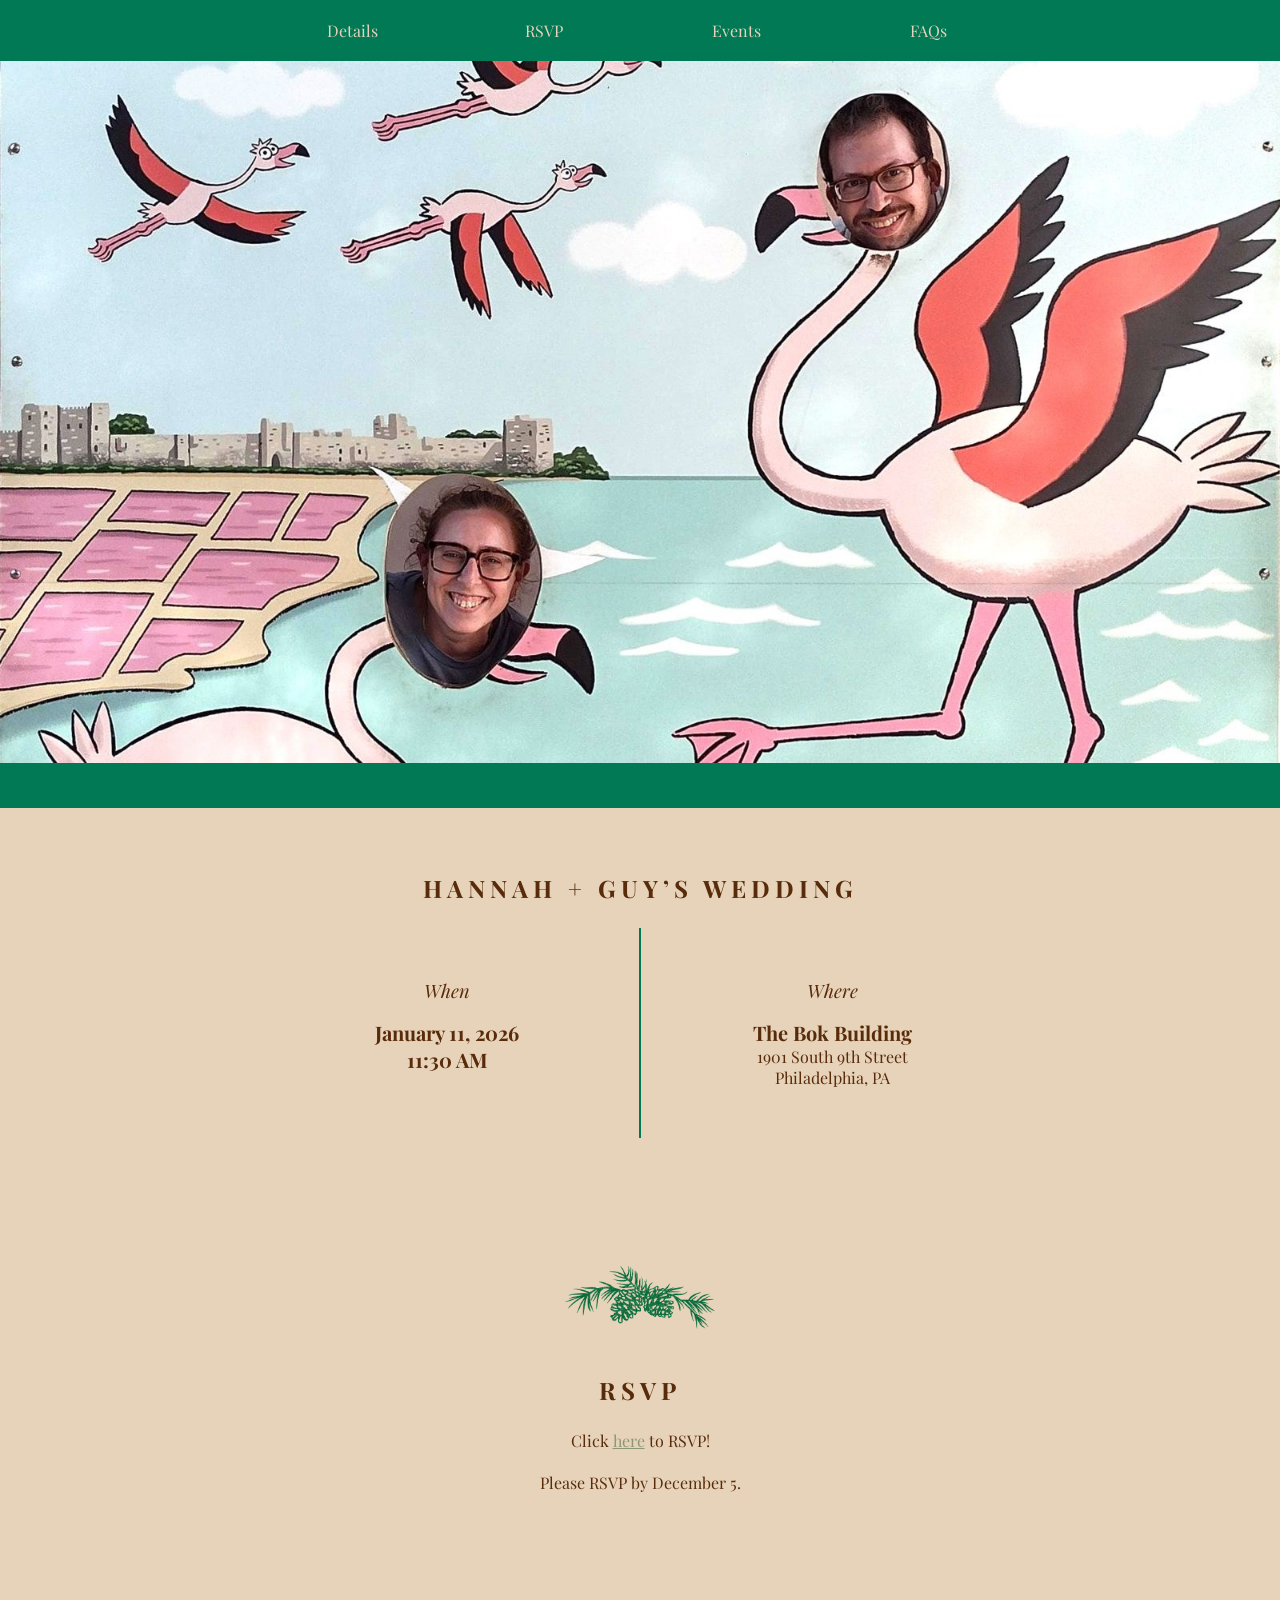
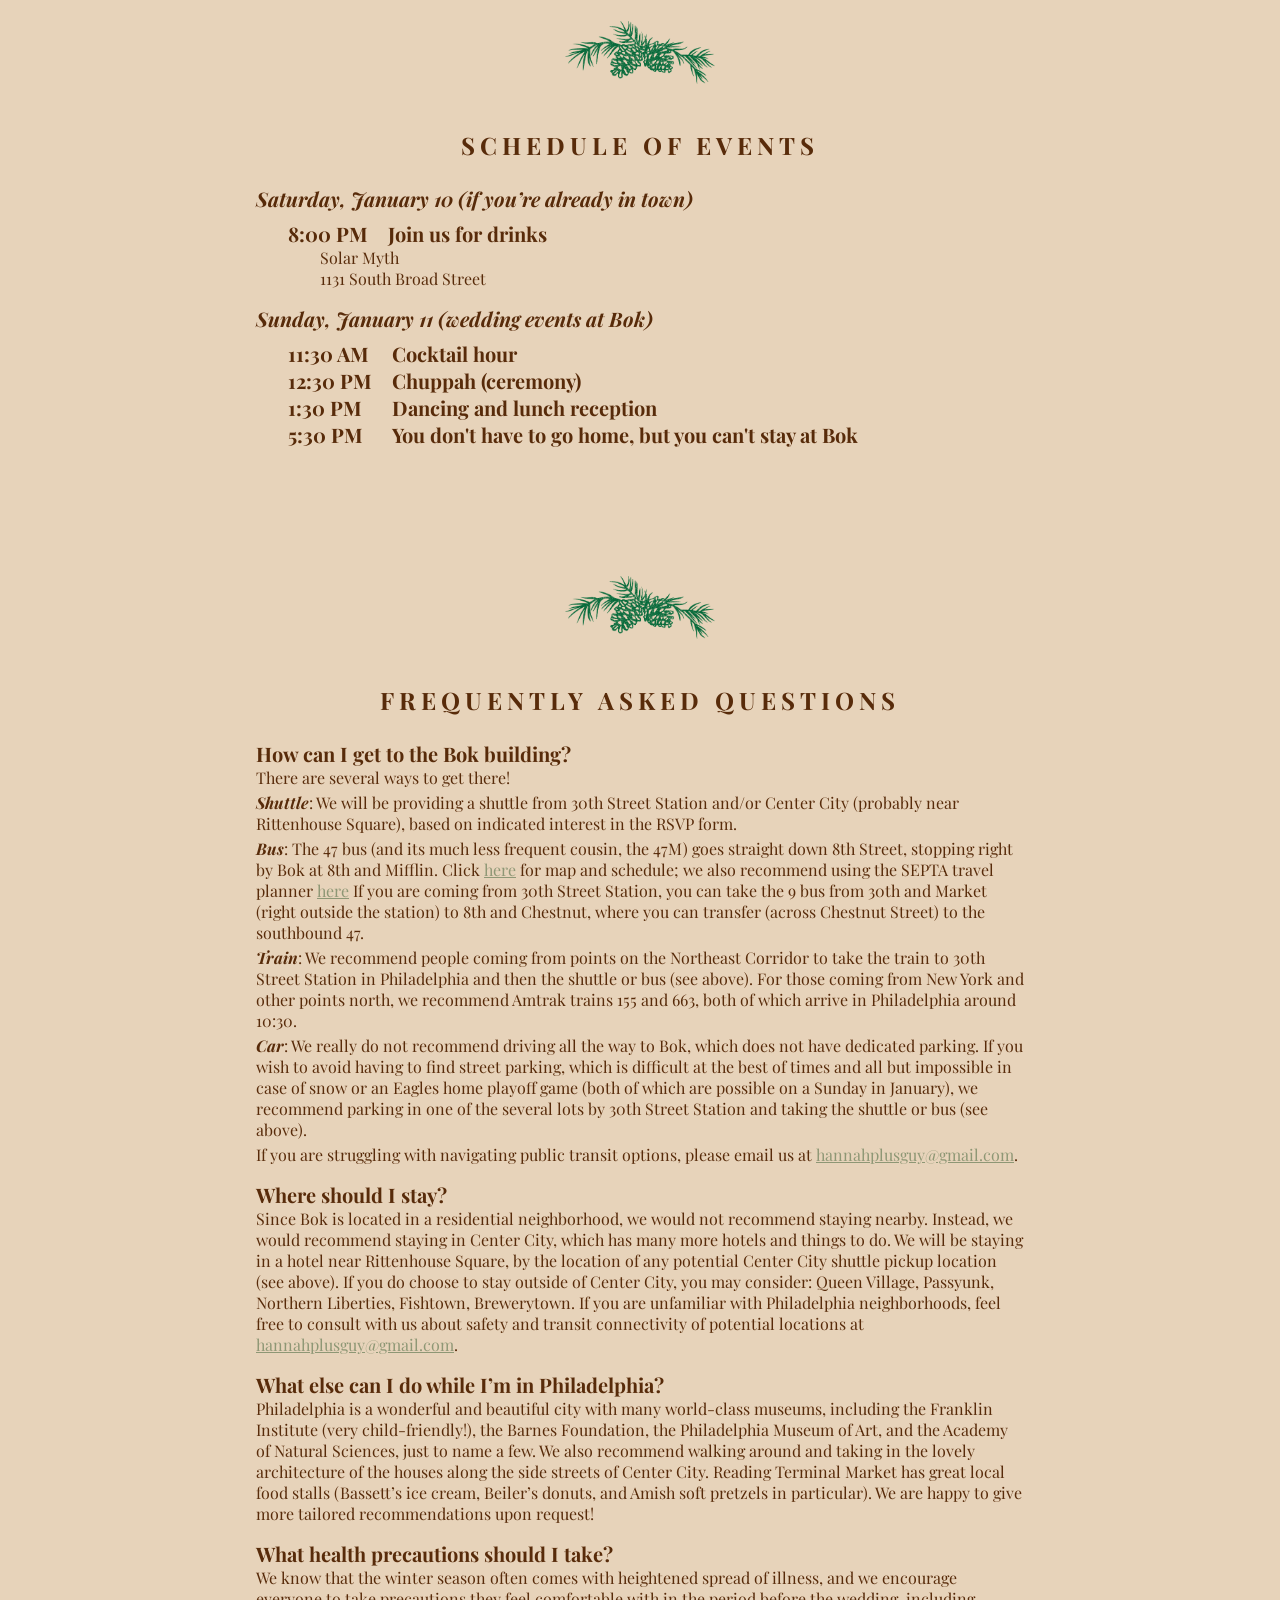
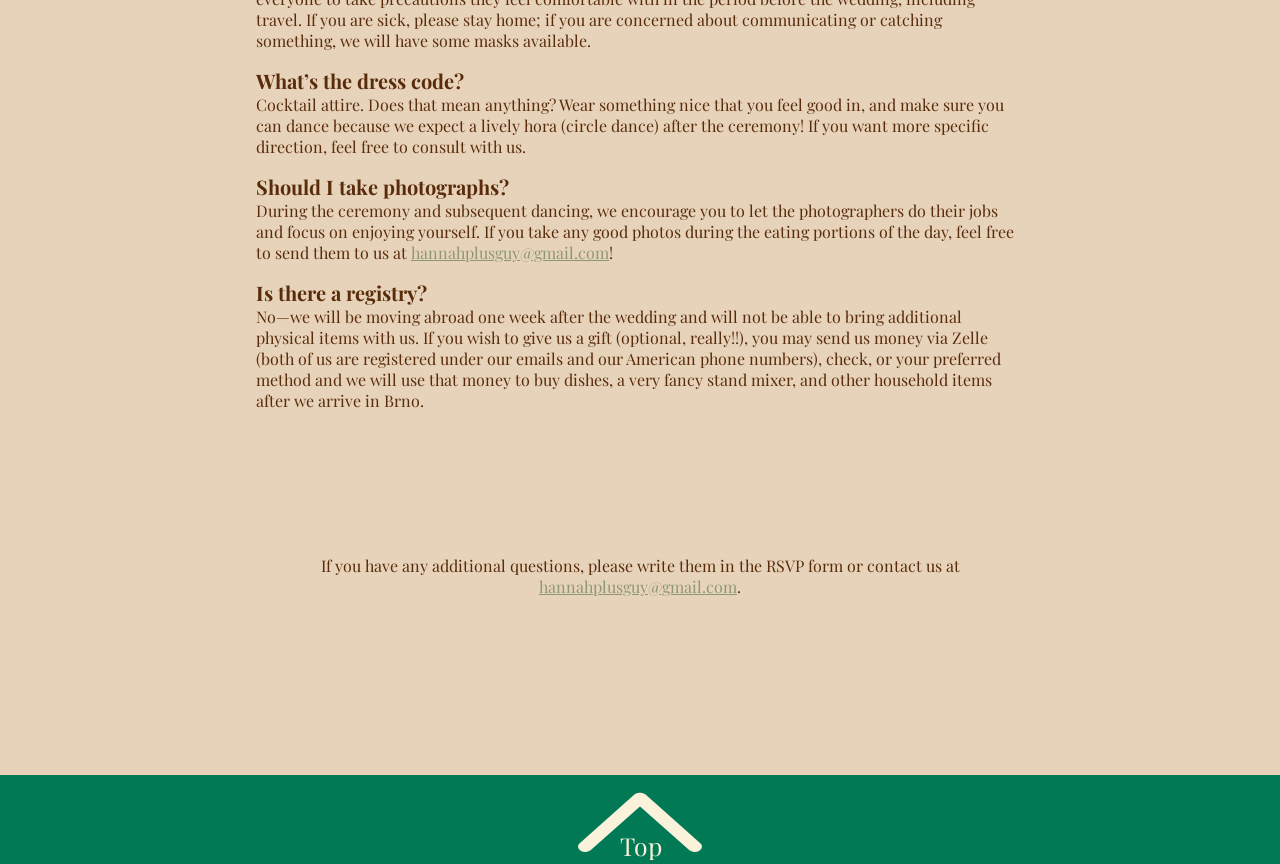
==== index.html @ bc715098 "Update index.html" ====
<!doctype html>
<html lang=en>
   <head>
      <title>Hannah + Guy</title>
      <!-- <meta property="og:image" content="https://hannahplusguy.github.io/image/5marzo_cover.a999bbc99db857dd132dbcd5998d43b932e4b42655d3402fda654284a267e1ae.jpg"> -->
      <meta property="og:title" content="Hannah + Guy’s Wedding – January 11, 2026">
      <meta property="og:description" content="Hannah and Guy’s wedding website">
      <meta property="og:url" content="https://hannahplusguy.github.io/">
      <meta property="og:type" content="website">
      <meta property="og:site_name" content="Hannah + Guy">
      <meta charset=utf-8>
      <meta name=viewport content="width=device-width,initial-scale=1,minimum-scale=1,shrink-to-fit=no">
      <link rel=icon href=https://hannahplusguy.github.io/image/favicon.e118f45fcedb7d10c587420a60b72bd35a5a075a20072c86842fa8043d8d8e4d.png type=image/png>
      <link rel=stylesheet href=https://hannahplusguy.github.io/css/style.50ce1e75afe3d02fd1f085c0cc3159ee110b393fcec463a5bc5175b57b231163.css>
      <link rel=preconnect href=https://fonts.googleapis.com>
      <link rel=preconnect href=https://fonts.gstatic.com crossorigin>
      <link href="https://fonts.googleapis.com/css2?family=Noto+Sans:wght@400;700&family=Noto+Serif&family=Playfair+Display:ital,wght@0,400..900;1,400..900&display=swap" rel=stylesheet>
   </head>
   <body id=top>
      <div class=nav-mobile>
         <div id=nav-mobile-menu-button class=nav-mobile__button>
            <div id=nav-mobile-menu-burger class=nav-mobile__burger></div>
         </div>
         <nav id=nav-mobile-menu class=nav-mobile__menu><a class=nav-mobile__link href=https://hannahplusguy.github.io/#details>Details</a>
            <a class=nav-mobile__link href=https://hannahplusguy.github.io/#rsvp>RSVP</a>
            <a class=nav-mobile__link href=https://hannahplusguy.github.io/#events>Events</a>
            <a class=nav-mobile__link href=https://hannahplusguy.github.io/#faq>FAQs</a>
         </nav>
      </div>
      <nav class=nav-desktop><a class=nav-desktop__link href=https://hannahplusguy.github.io/#details>Details</a>
         <a class=nav-desktop__link href=https://hannahplusguy.github.io/#rsvp>RSVP</a>
         <a class=nav-desktop__link href=https://hannahplusguy.github.io/#events>Events</a>
         <a class=nav-desktop__link href=https://hannahplusguy.github.io/#faq>FAQs</a>
      </nav>
      <main>
      	<img src="/image/aigues-mortes-light-cropped.jpg" class="img-top">
         <section id=details class="section light">
            <h1 class=section__heading>Hannah + Guy’s wedding</h1>
            <section class=section__split>
               <div>
                  <p class=section__subheading>When</p>
                  <p class=section__text--bold>January 11, 2026</p>
                  <p class=section__text--bold>11:30 AM</p>
               </div>
               <div>
                  <p class=section__subheading>Where</p>
                  <p class=section__text--bold>The Bok Building</p>
                  <p>1901 South 9th Street</p>
                  <p>Philadelphia, PA</p>
               </div>
            </section>
         </section>
         <section id=rsvp class="section light">
            <img src="/image/pinecone.png" width="150">
            <h1 class=section__heading>RSVP</h1>
            <section class=section__md-content>
               <div style=text-align:center>
                  <p>Click <a href=https://forms.gle/MEK6pgJTzVfqr1L96>here</a> to RSVP!</p>
                  <br>
                  <p>Please RSVP by December 5.</p>
               </div>
            </section>
         </section>
         <section id=events class="section light">
            <img src="/image/pinecone.png" width="150">
            <h1 class=section__heading>Schedule of events</h1>
            <section class=section__md-content>
               <h2>Saturday, January 10 (if you’re already in town)</h2>
               <h3>
                  <table>
                     <tr>
                        <td>8:00 PM</td>
                        <td>Join us for drinks</td>
                     </tr>
                  </table>
               </h3>
               <p>Solar Myth</p>
               <p>1131 South Broad Street</p>
               <h2>Sunday, January 11 (wedding events at Bok)</h2>
               <h3>
                  <table>
                     <tr>
                        <td>11:30 AM</td>
                        <td>Cocktail hour</td>
                     </tr>
                     <tr>
                        <td>12:30 PM</td>
                        <td>Chuppah (ceremony)</td>
                     </tr>
                     <tr>
                        <td>1:30 PM</td>
                        <td>Dancing and lunch reception</td>
                     </tr>
                     <tr>
                        <td>5:30 PM</td>
                        <td>You don't have to go home, but you can't stay at Bok</td>
                     </tr>
                  </table>
               </h3>
            </section>
         </section>
         <section id=faq class="section light">
            <img src="/image/pinecone.png" width="150">
            <h1 class=section__heading>Frequently Asked Questions</h1>
            <section class=section__faq>
               <h3>How can I get to the Bok building?</h3>
               <p style="margin-bottom:.25rem;">There are several ways to get there!</p>
               <p style="margin-bottom:.25rem;"><b><em>Shuttle</em></b>: We will be providing a shuttle from 30th Street Station and/or Center City (probably near Rittenhouse Square), based on indicated interest in the RSVP form.</p>
               <p style="margin-bottom:.25rem;"><b><em>Bus</em></b>: The 47 bus (and its much less frequent cousin, the 47M) goes straight down 8th Street, stopping right by Bok at 8th and Mifflin. Click <a href="https://www.septa.org/schedules/47">here</a> for map and schedule; we also recommend using the SEPTA travel planner <a href="https://plan.septa.org/#/?ui_activeSearch=xlft5vwu4&fromPlace=Gray%2030th%20St%20Station%20%28SEPTA%29%3A%3A39.95667%2C-75.18166&toPlace=1901%20South%209th%20Street%2C%20Philadelphia%2C%20Greenwich%2C%20PA%3A%3A39.925336%2C-75.160191&date=2026-01-11&time=11%3A30&arriveBy=true&mode=WALK%2CBUS%2CRAIL%2CSUBWAY%2CTRAM&showIntermediateStops=true&walkSpeed=1.34&ignoreRealtimeUpdates=true&numItineraries=3&otherThanPreferredRoutesPenalty=900">here</a> If you are coming from 30th Street Station, you can take the 9 bus from 30th and Market (right outside the station) to 8th and Chestnut, where you can transfer (across Chestnut Street) to the southbound 47.</p>
               <p style="margin-bottom:.25rem;"><b><em>Train</em></b>: We recommend people coming from points on the Northeast Corridor to take the train to 30th Street Station in Philadelphia and then the shuttle or bus (see above). For those coming from New York and other points north, we recommend Amtrak trains 155 and 663, both of which arrive in Philadelphia around 10:30.</p>
               <p style="margin-bottom:.25rem;"><b><em>Car</em></b>: We really do not recommend driving all the way to Bok, which does not have dedicated parking. If you wish to avoid having to find street parking, which is difficult at the best of times and all but impossible in case of snow or an Eagles home playoff game (both of which are possible on a Sunday in January), we recommend parking in one of the several lots by 30th Street Station and taking the shuttle or bus (see above).</p>
               <p>If you are struggling with navigating public transit options, please email us at <a href=mailto:hannahplusguy@gmail.com>hannahplusguy@gmail.com</a>.</p>
               <h3>Where should I stay?</h3>
               <p>Since Bok is located in a residential neighborhood, we would not recommend staying nearby. Instead, we would recommend staying in Center City, which has many more hotels and things to do. We will be staying in a hotel near Rittenhouse Square, by the location of any potential Center City shuttle pickup location (see above). If you do choose to stay outside of Center City, you may consider: Queen Village, Passyunk, Northern Liberties, Fishtown, Brewerytown. If you are unfamiliar with Philadelphia neighborhoods, feel free to consult with us about safety and transit connectivity of potential locations at <a href=mailto:hannahplusguy@gmail.com>hannahplusguy@gmail.com</a>.</p>
               <h3>What else can I do while I’m in Philadelphia?</h3>
               <p>Philadelphia is a wonderful and beautiful city with many world-class museums, including the Franklin Institute (very child-friendly!), the Barnes Foundation, the Philadelphia Museum of Art, and the Academy of Natural Sciences, just to name a few. We also recommend walking around and taking in the lovely architecture of the houses along the side streets of Center City. Reading Terminal Market has great local food stalls (Bassett’s ice cream, Beiler’s donuts, and Amish soft pretzels in particular). We are happy to give more tailored recommendations upon request!</p>
               <h3>What health precautions should I take?</h3>
               <p>We know that the winter season often comes with heightened spread of illness, and we encourage everyone to take precautions they feel comfortable with in the period before the wedding, including travel. If you are sick, please stay home; if you are concerned about communicating or catching something, we will have some masks available.</p>
               <h3>What’s the dress code?</h3>
               <p>Cocktail attire. Does that mean anything? Wear something nice that you feel good in, and make sure you can dance because we expect a lively hora (circle dance) after the ceremony! If you want more specific direction, feel free to consult with us.</p>
               <h3>Should I take photographs?</h3>
               <p>During the ceremony and subsequent dancing, we encourage you to let the photographers do their jobs and focus on enjoying yourself. If you take any good photos during the eating portions of the day, feel free to send them to us at <a href=mailto:hannahplusguy@gmail.com>hannahplusguy@gmail.com</a>!</p>
               <h3>Is there a registry?</h3>
               <p>No—we will be moving abroad one week after the wedding and will not be able to bring additional physical items with us. If you wish to give us a gift (optional, really!!), you may send us money via Zelle (both of us are registered under our emails and our American phone numbers), check, or your preferred method and we will use that money to buy dishes, a very fancy stand mixer, and other household items after we arrive in Brno.</p>
            </section>
         </section>
         <section id=more class="section light" style=text-align:center>
            <p style=margin-bottom:1em>
            <p style=margin-bottom:1em>If you have any additional questions, please write them in the RSVP form or contact us at <a href=mailto:hannahplusguy@gmail.com>hannahplusguy@gmail.com</a>.</p>
         </section>
         <div class=scroll-top>
            <a class=scroll-top__button href=#top>
               <svg width="100%" height="100%" viewBox="0 20 300 200" xmlns:xlink="http://www.w3.org/1999/xlink" style="fill-rule:evenodd;clip-rule:evenodd;stroke-linecap:round;stroke-linejoin:round;stroke-miterlimit:1.5">
                  <style>.playfair-display-scroll-up{font-family:playfair display,serif;font-optical-sizing:auto;font-weight:400;font-style:normal;font-size:90px;fill:#faf2da;text-anchor:middle}</style>
                  <g transform="matrix(0.855083,0,0,0.633701,21.7376,73.7546)">
                     <path d="M0 180 150 .536 3e2 180" style="fill:none;stroke:#faf2da;stroke-width:39.86px"/>
                  </g>
                  <g transform="matrix(0.642933,6.84109e-34,-6.84109e-34,0.642933,-121.724,87.7512)">
                     <g id="text">
                        <text x="425" y="190" class="playfair-display-scroll-up">Top</text>
                     </g>
                  </g>
               </svg>
            </a>
         </div>
      </main>
      <script src=https://hannahplusguy.github.io/js/script.0c5cd424f80773ca558e10687297169a7ea5b9ad51afdefebb01b4f7a110a69e.js></script>
   </body>
</html>
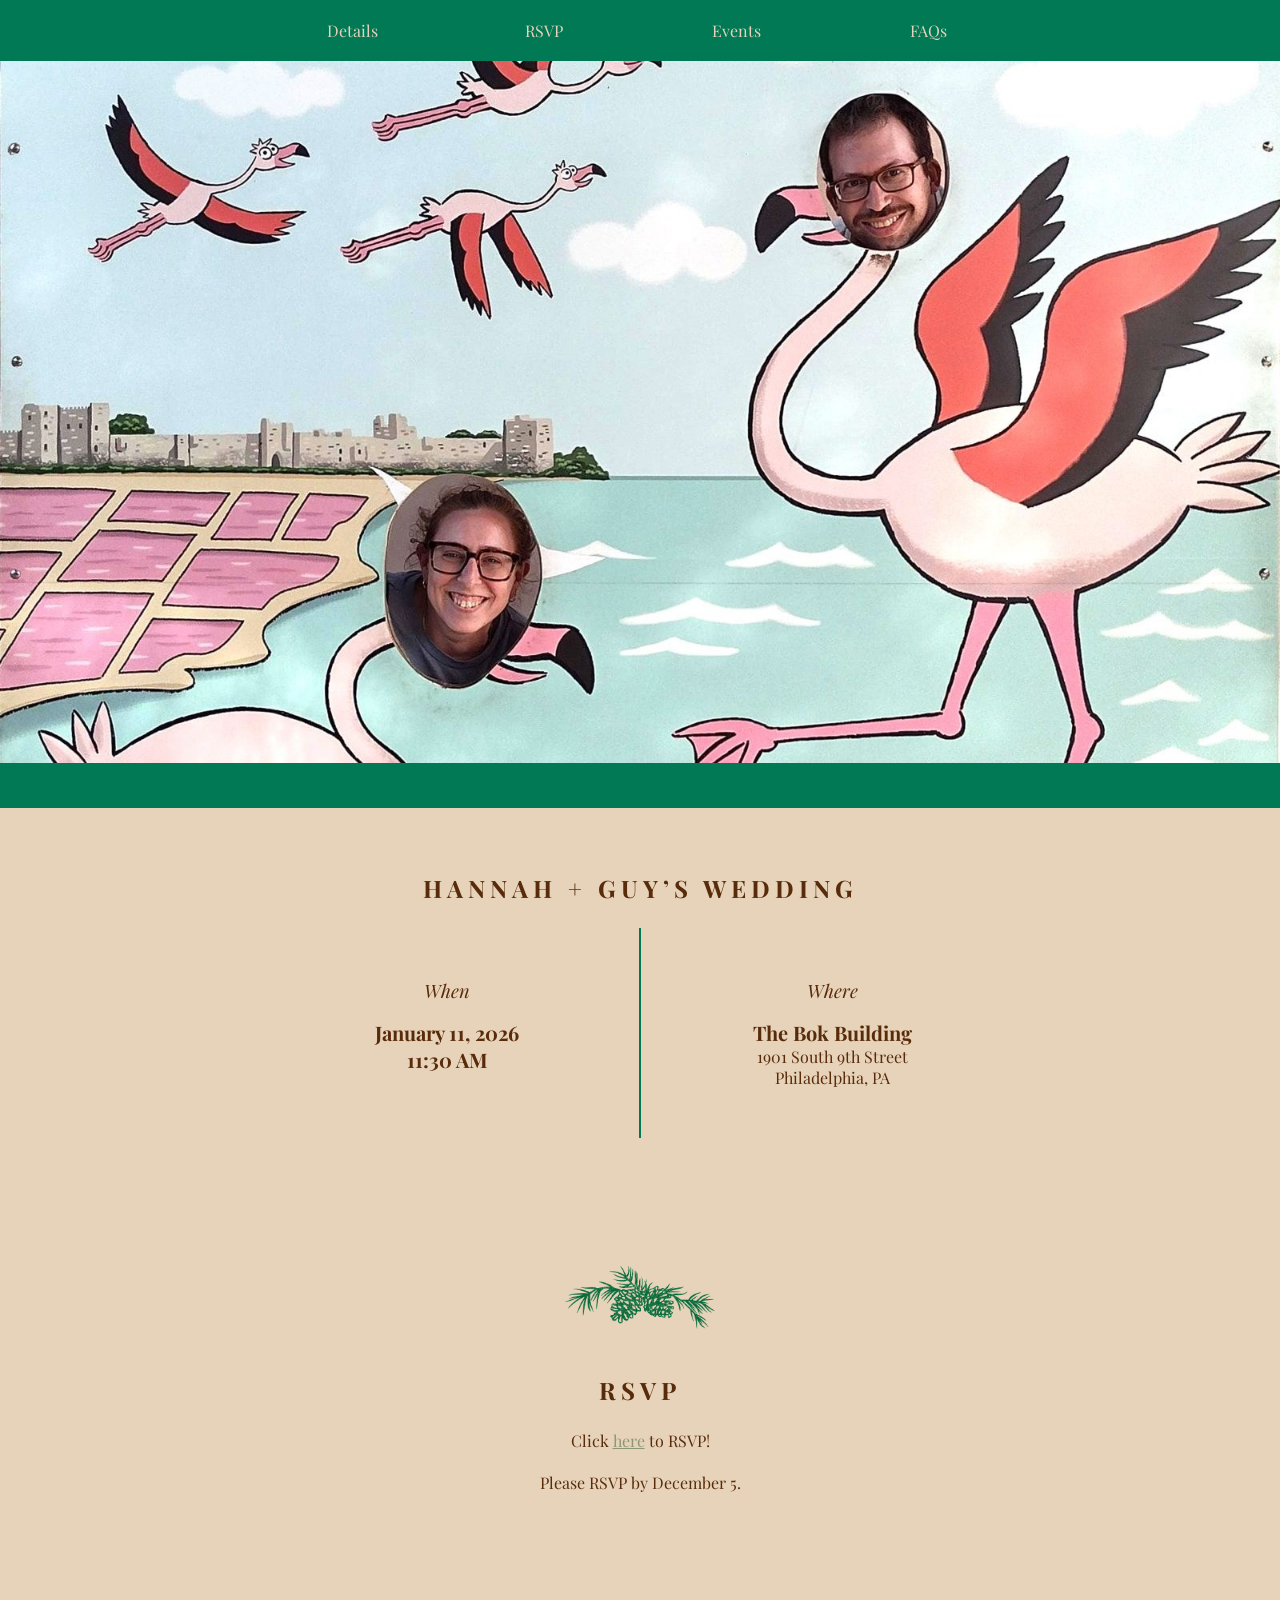
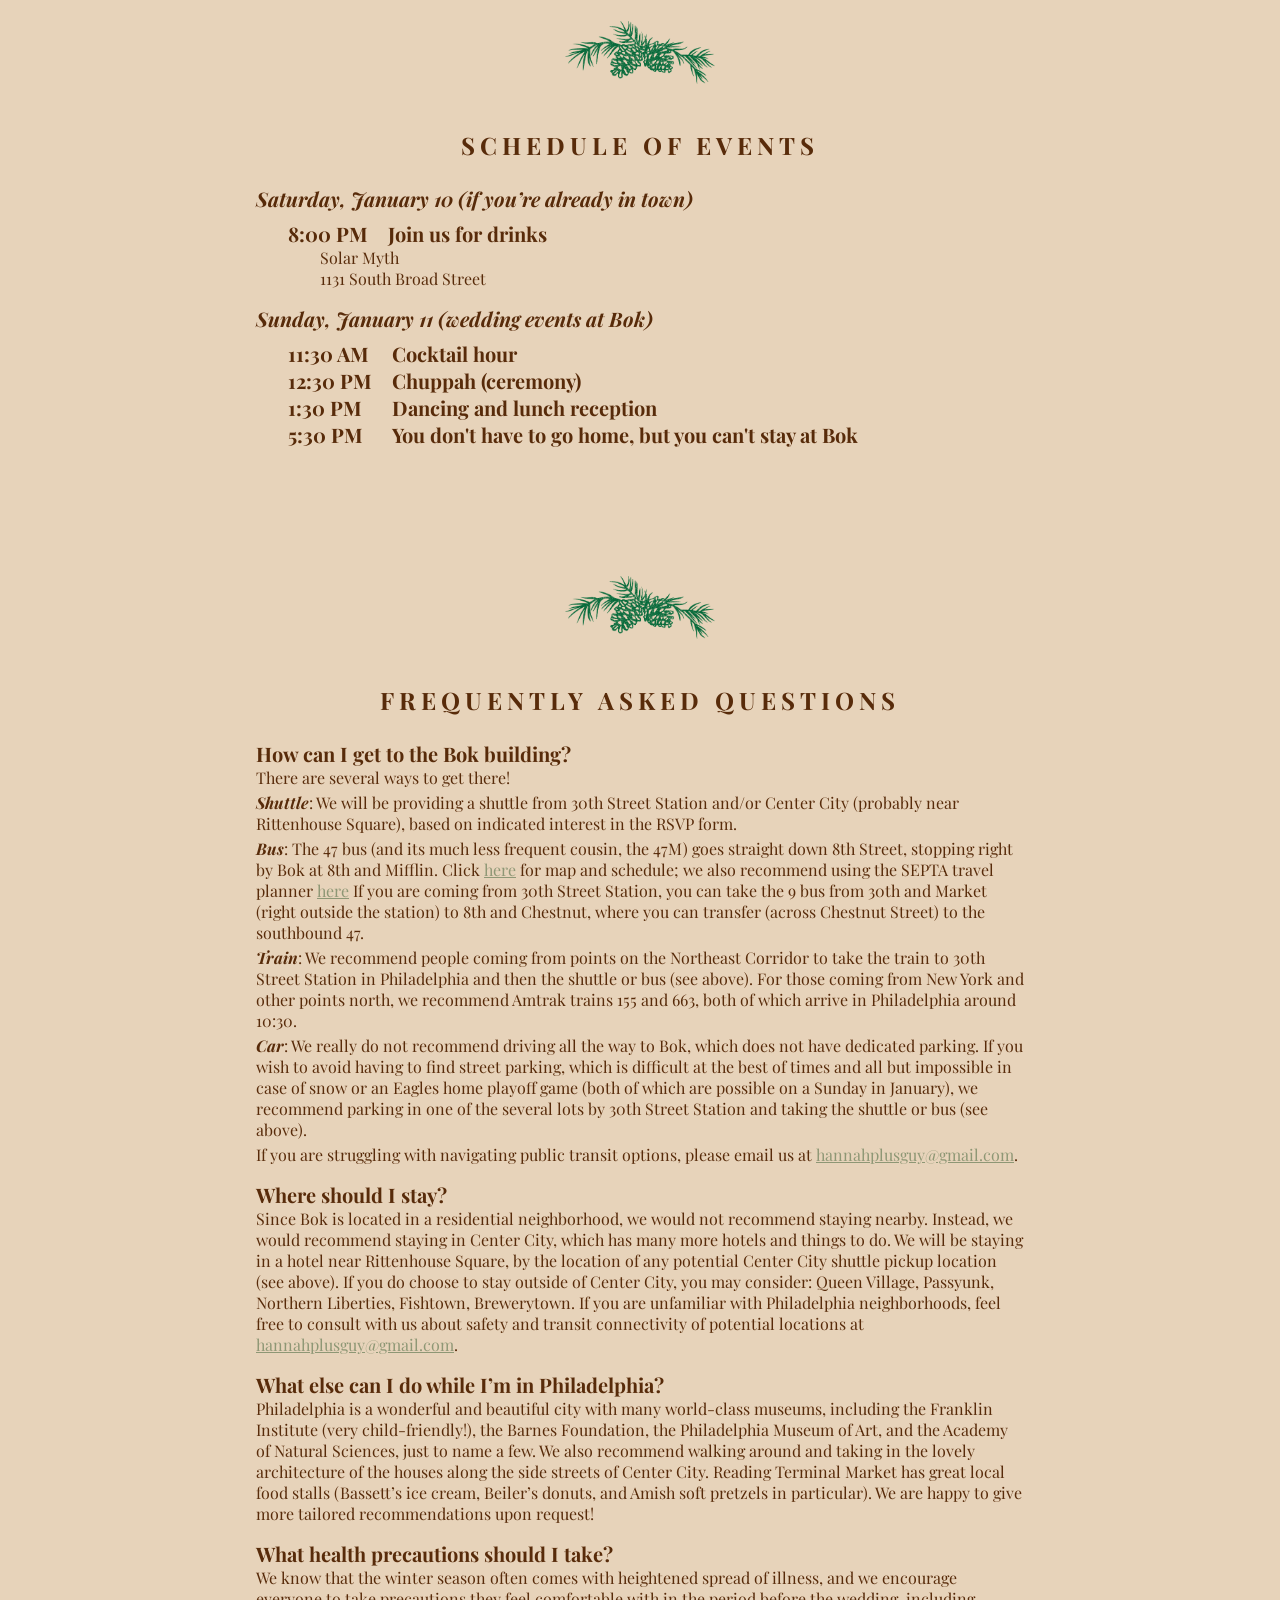
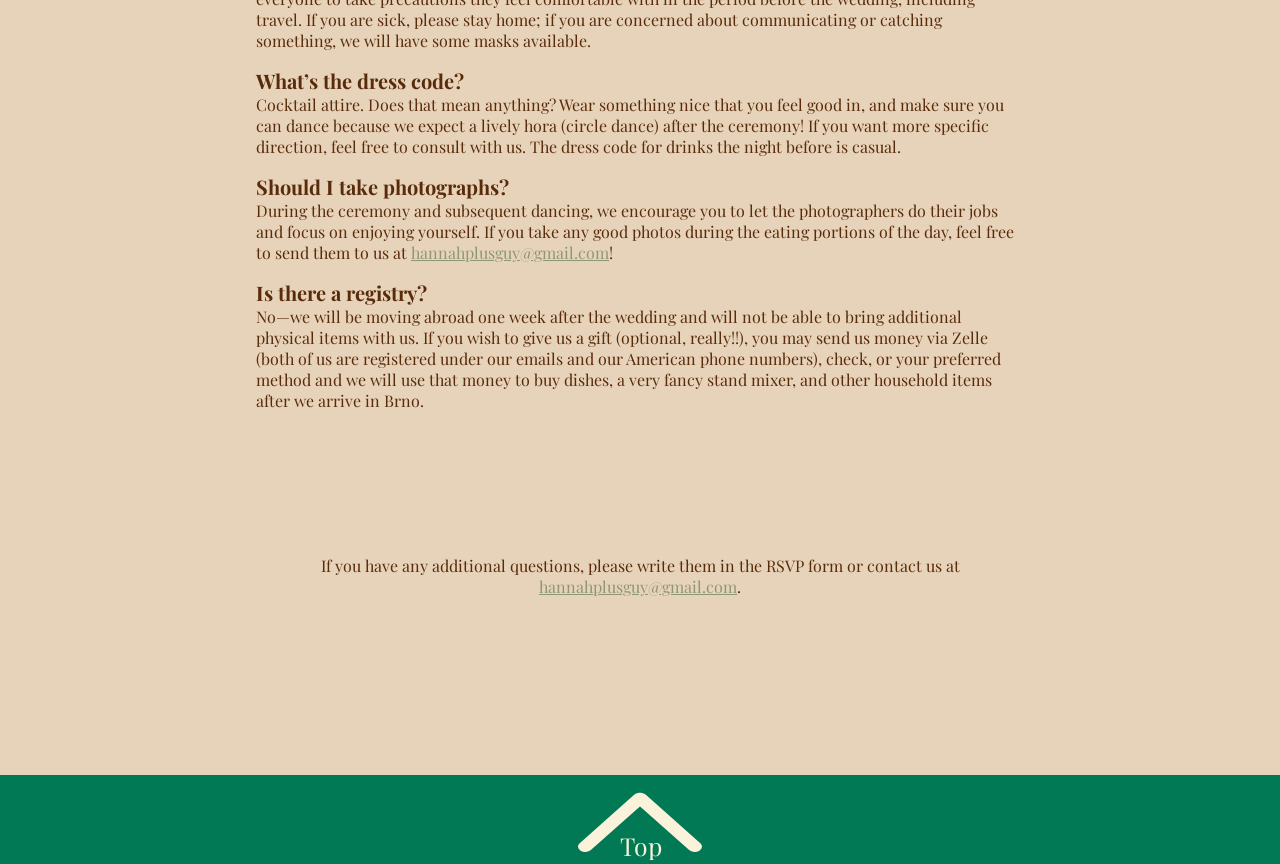
==== commit 21132796: "Update index.html" ====
--- a/index.html
+++ b/index.html
@@ -117,7 +117,7 @@
                <h3>What health precautions should I take?</h3>
                <p>We know that the winter season often comes with heightened spread of illness, and we encourage everyone to take precautions they feel comfortable with in the period before the wedding, including travel. If you are sick, please stay home; if you are concerned about communicating or catching something, we will have some masks available.</p>
                <h3>What’s the dress code?</h3>
-               <p>Cocktail attire. Does that mean anything? Wear something nice that you feel good in, and make sure you can dance because we expect a lively hora (circle dance) after the ceremony! If you want more specific direction, feel free to consult with us.</p>
+               <p>Cocktail attire. Does that mean anything? Wear something nice that you feel good in, and make sure you can dance because we expect a lively hora (circle dance) after the ceremony! If you want more specific direction, feel free to consult with us. The dress code for drinks the night before is casual.</p>
                <h3>Should I take photographs?</h3>
                <p>During the ceremony and subsequent dancing, we encourage you to let the photographers do their jobs and focus on enjoying yourself. If you take any good photos during the eating portions of the day, feel free to send them to us at <a href=mailto:hannahplusguy@gmail.com>hannahplusguy@gmail.com</a>!</p>
                <h3>Is there a registry?</h3>
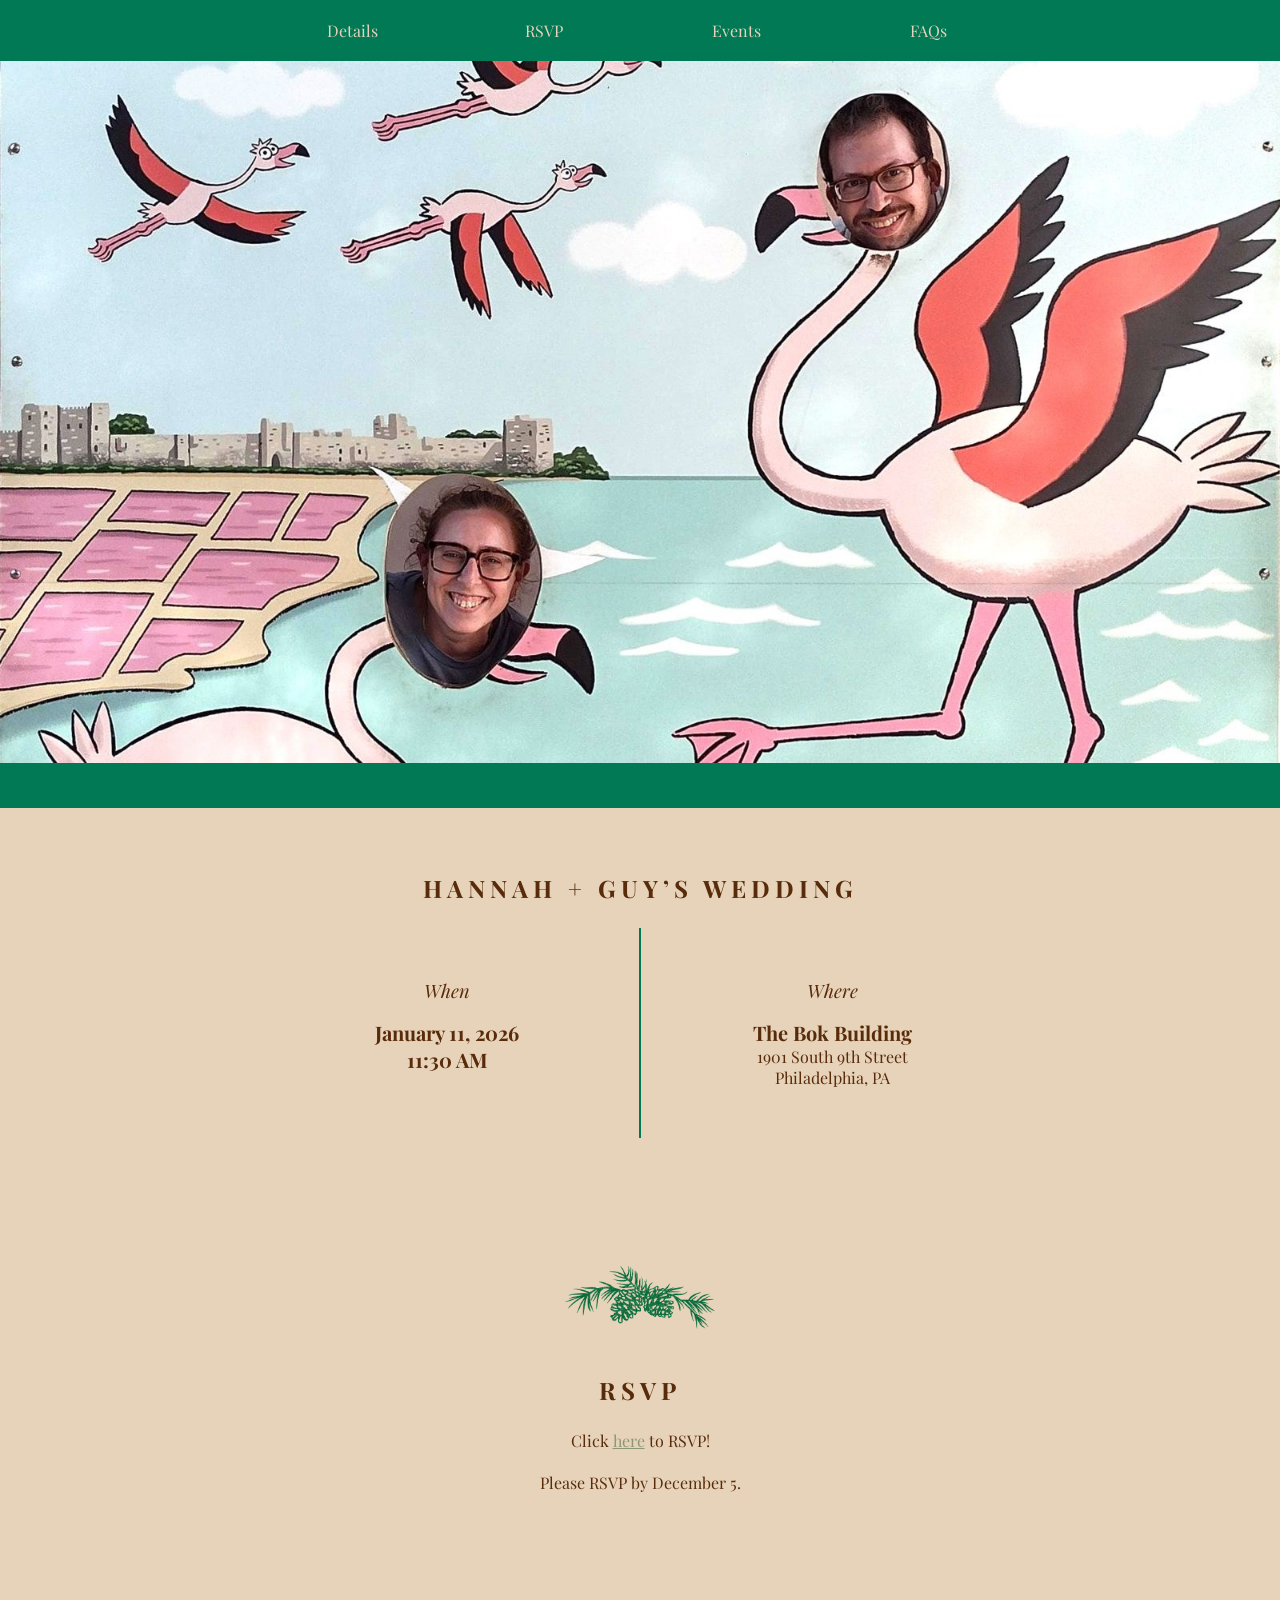
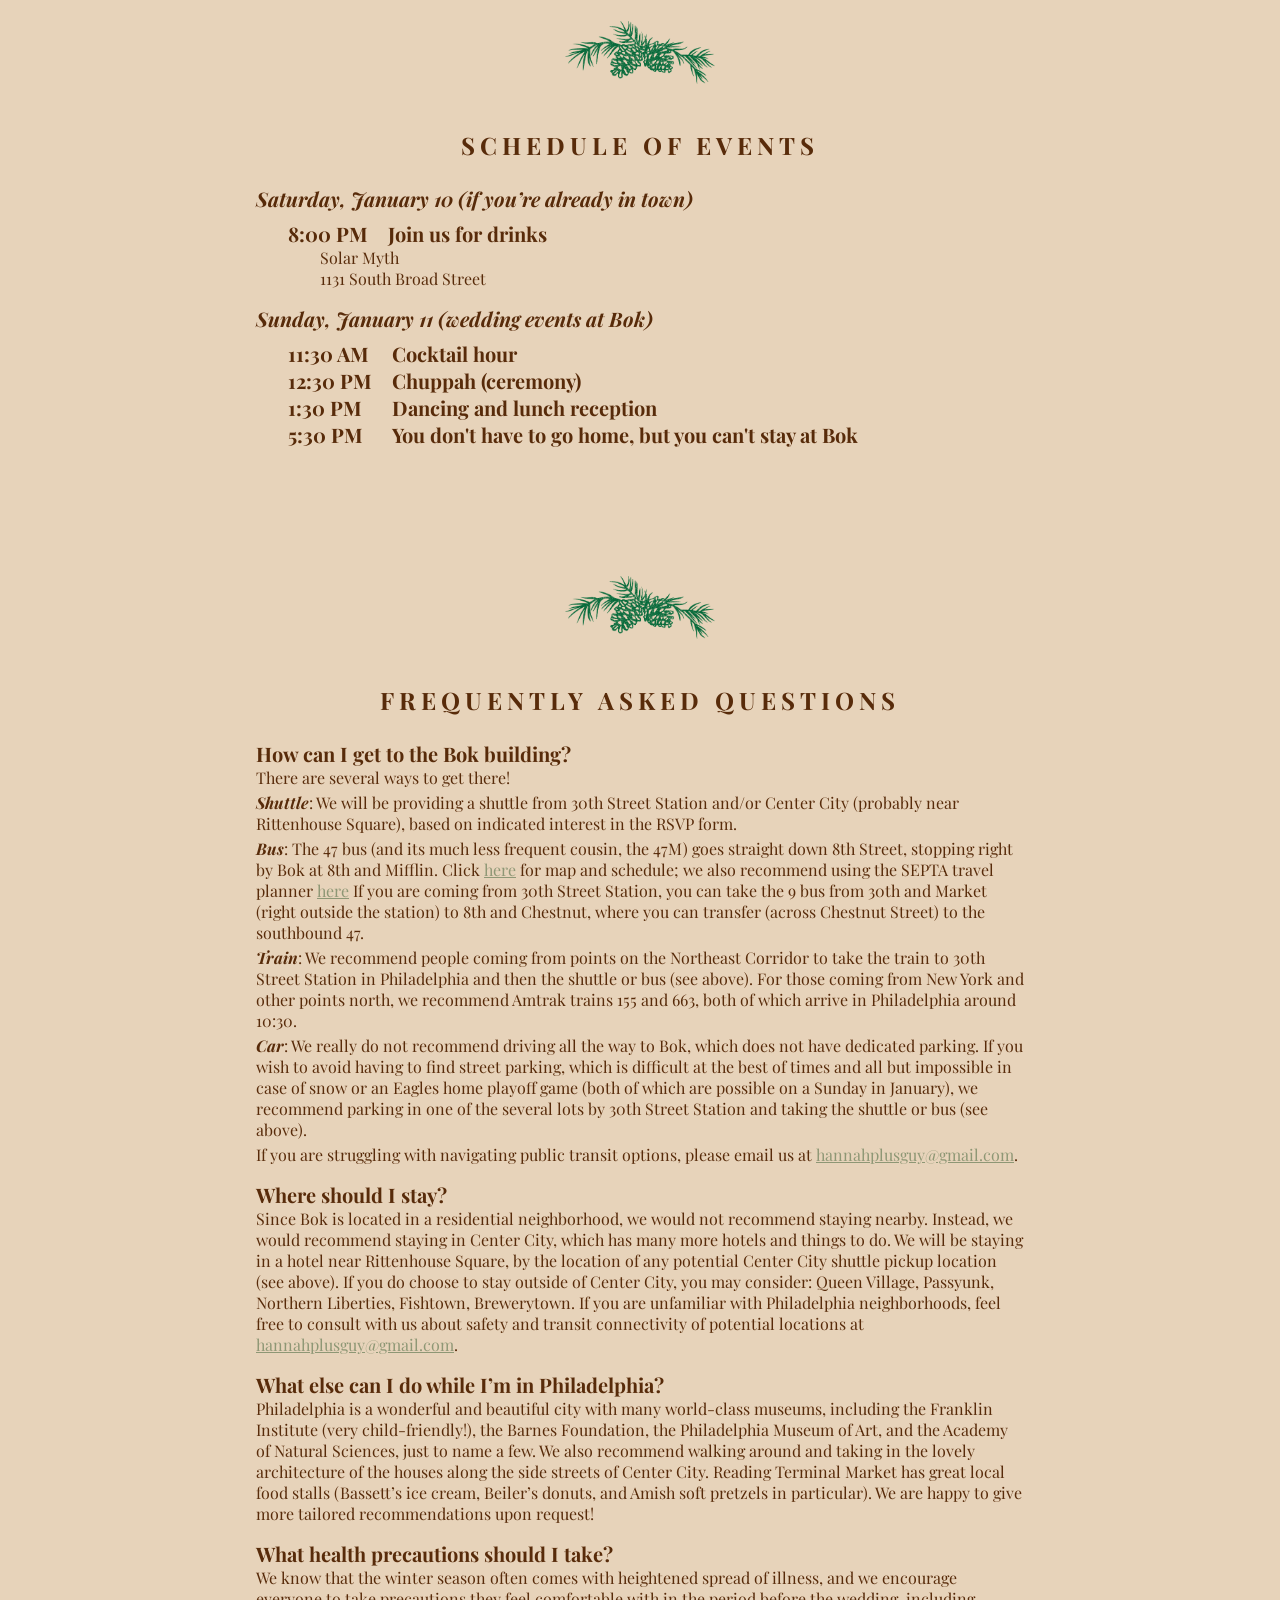
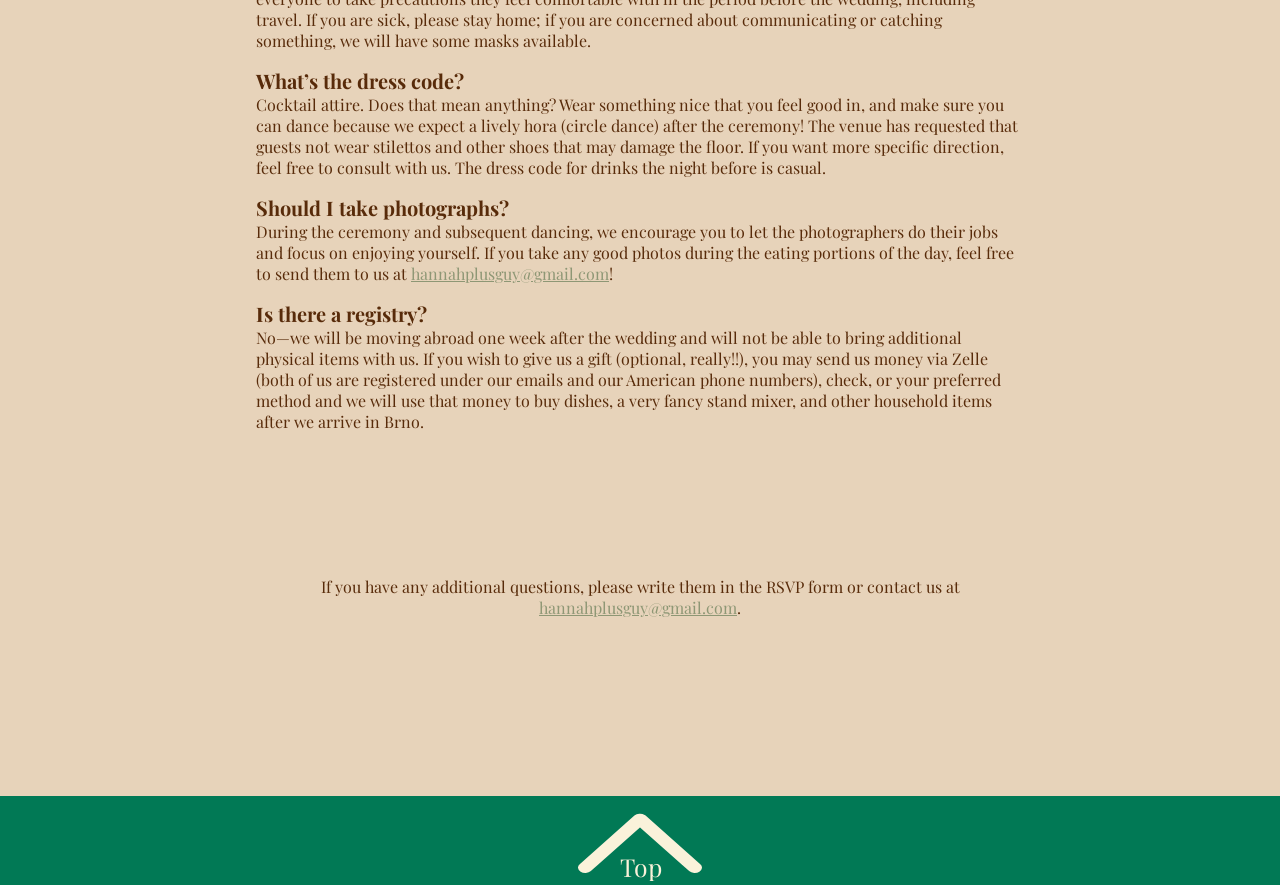
==== commit 8f273dd9: "Update index.html" ====
--- a/index.html
+++ b/index.html
@@ -117,7 +117,7 @@
                <h3>What health precautions should I take?</h3>
                <p>We know that the winter season often comes with heightened spread of illness, and we encourage everyone to take precautions they feel comfortable with in the period before the wedding, including travel. If you are sick, please stay home; if you are concerned about communicating or catching something, we will have some masks available.</p>
                <h3>What’s the dress code?</h3>
-               <p>Cocktail attire. Does that mean anything? Wear something nice that you feel good in, and make sure you can dance because we expect a lively hora (circle dance) after the ceremony! If you want more specific direction, feel free to consult with us. The dress code for drinks the night before is casual.</p>
+               <p>Cocktail attire. Does that mean anything? Wear something nice that you feel good in, and make sure you can dance because we expect a lively hora (circle dance) after the ceremony! The venue has requested that guests not wear stilettos and other shoes that may damage the floor. If you want more specific direction, feel free to consult with us. The dress code for drinks the night before is casual.</p>
                <h3>Should I take photographs?</h3>
                <p>During the ceremony and subsequent dancing, we encourage you to let the photographers do their jobs and focus on enjoying yourself. If you take any good photos during the eating portions of the day, feel free to send them to us at <a href=mailto:hannahplusguy@gmail.com>hannahplusguy@gmail.com</a>!</p>
                <h3>Is there a registry?</h3>
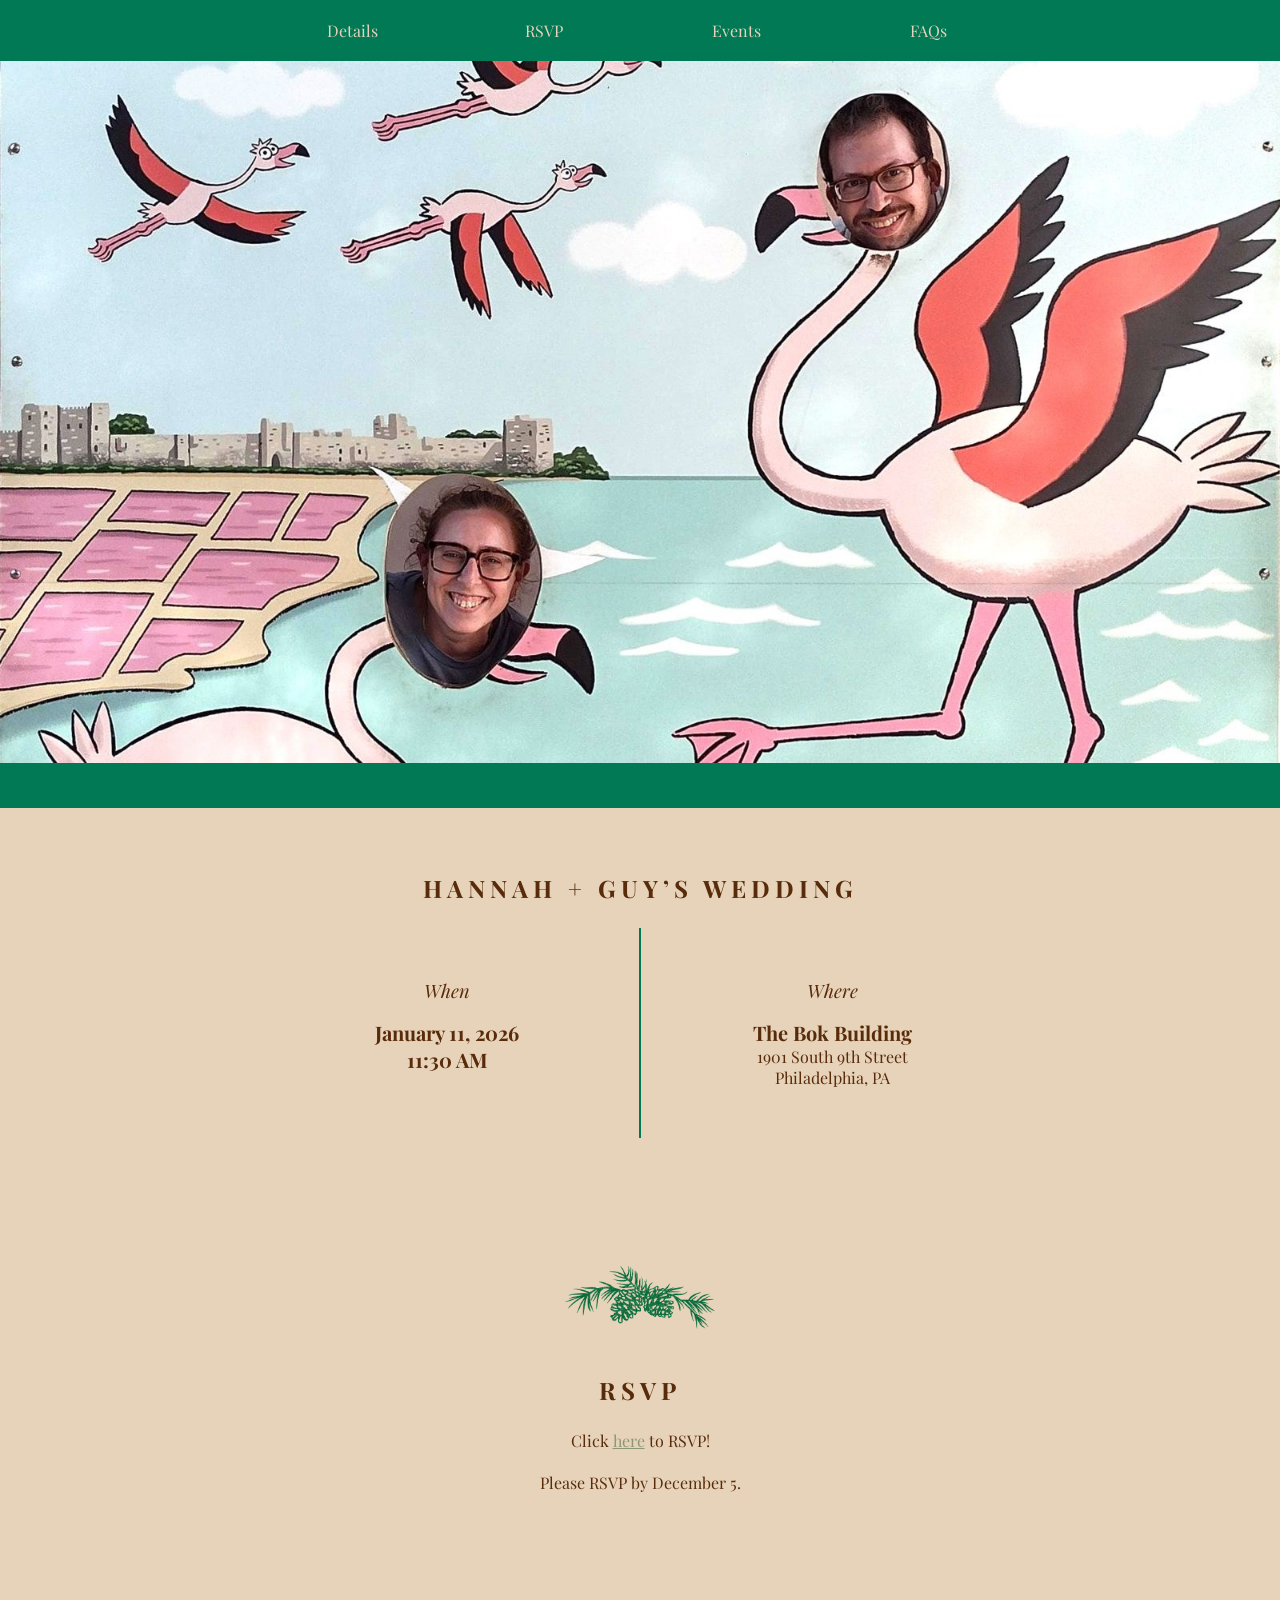
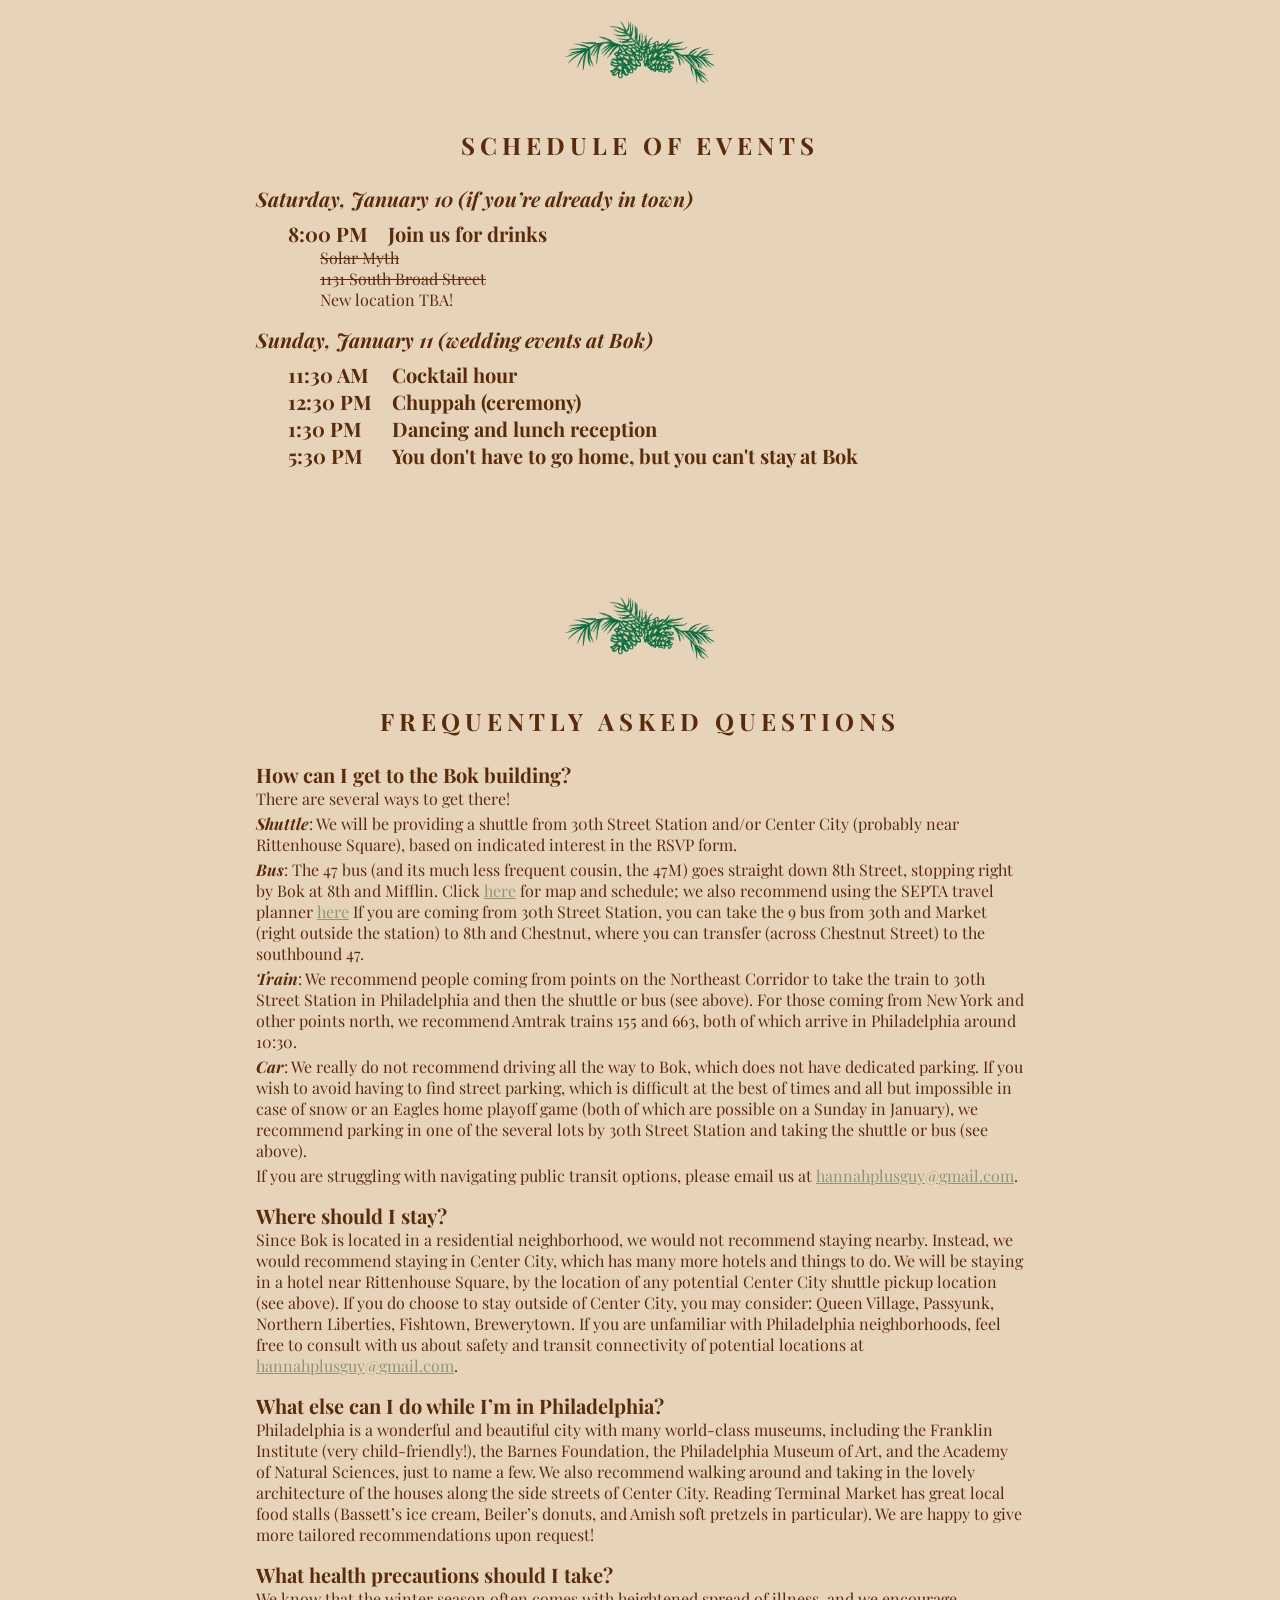
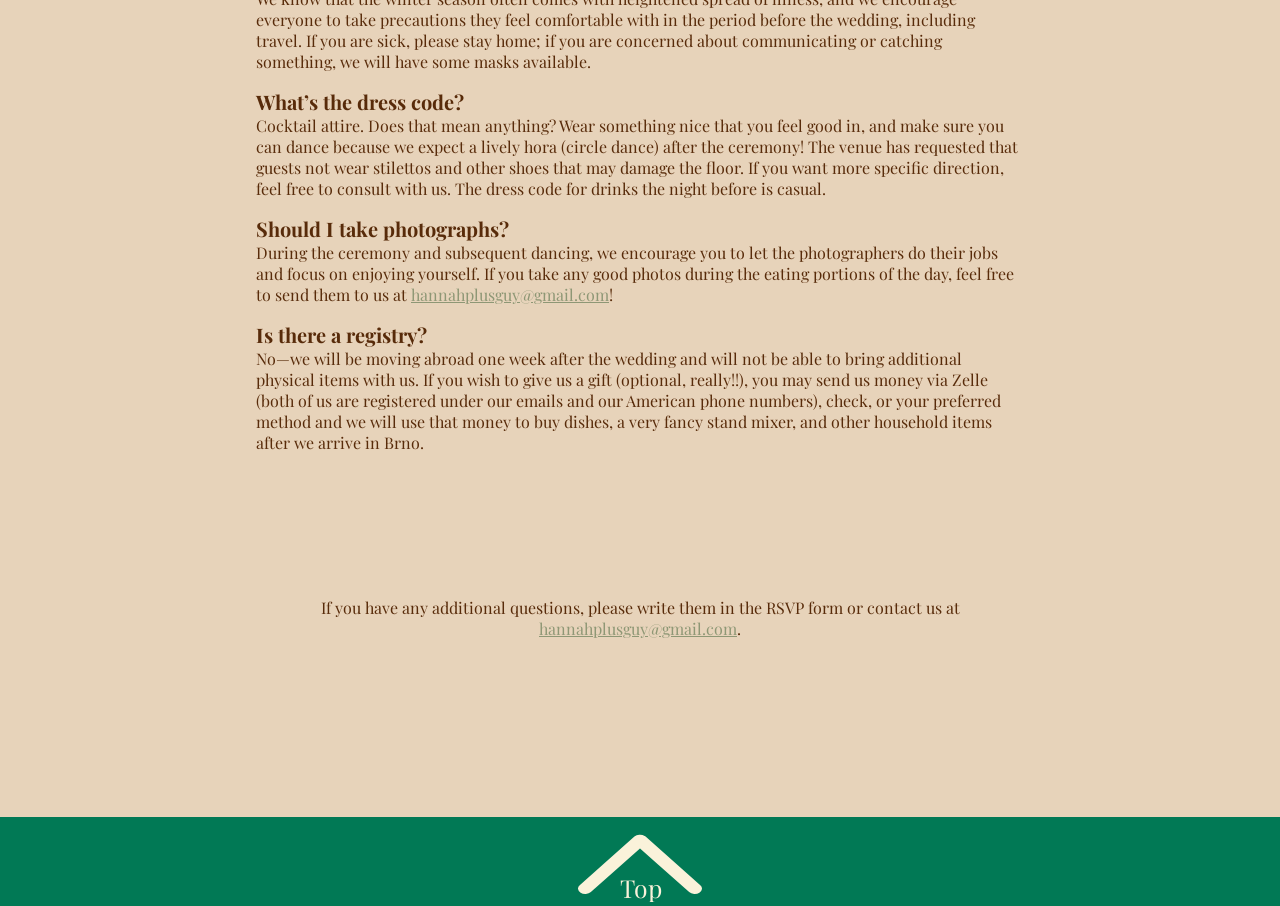
==== commit e188e664: "Update index.html" ====
--- a/index.html
+++ b/index.html
@@ -74,8 +74,9 @@
                      </tr>
                   </table>
                </h3>
-               <p>Solar Myth</p>
-               <p>1131 South Broad Street</p>
+               <p><s>Solar Myth</s></p>
+               <p><s>1131 South Broad Street</s></p>
+               <p>New location TBA!</p>
                <h2>Sunday, January 11 (wedding events at Bok)</h2>
                <h3>
                   <table>
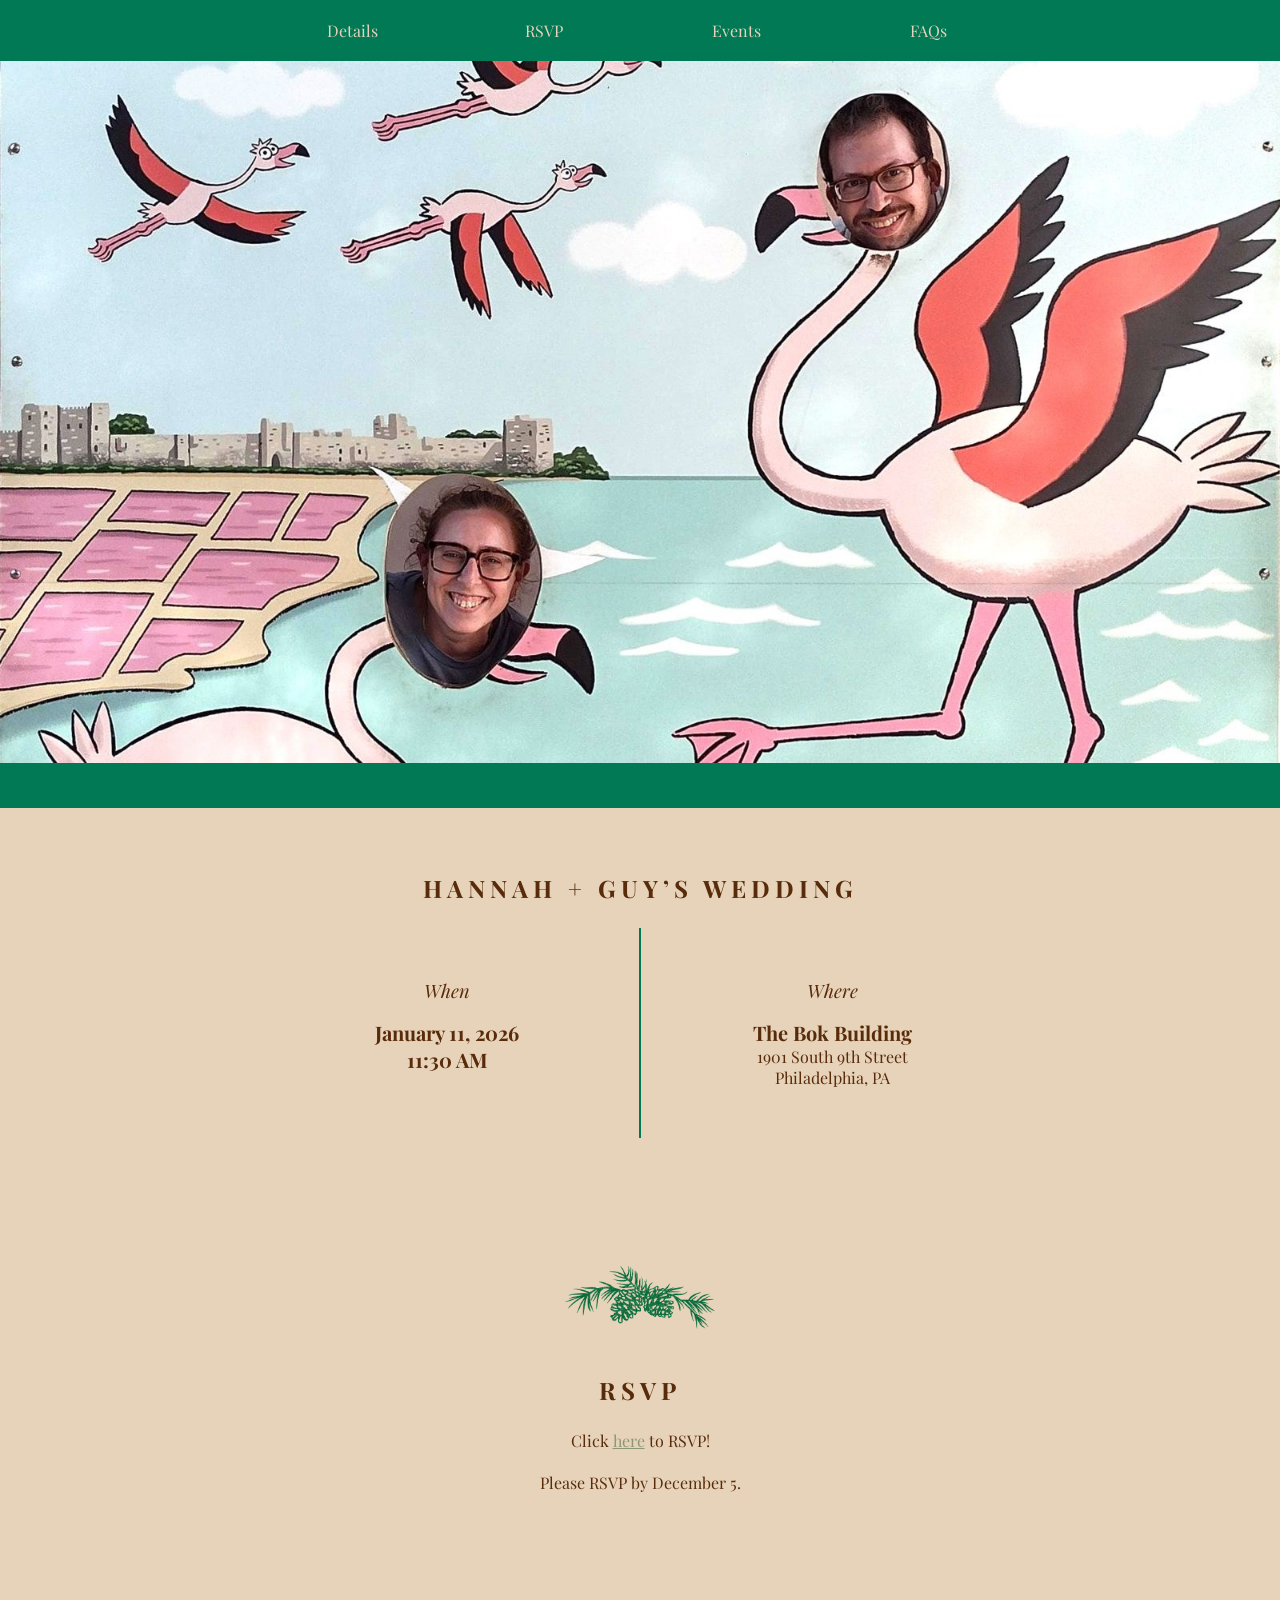
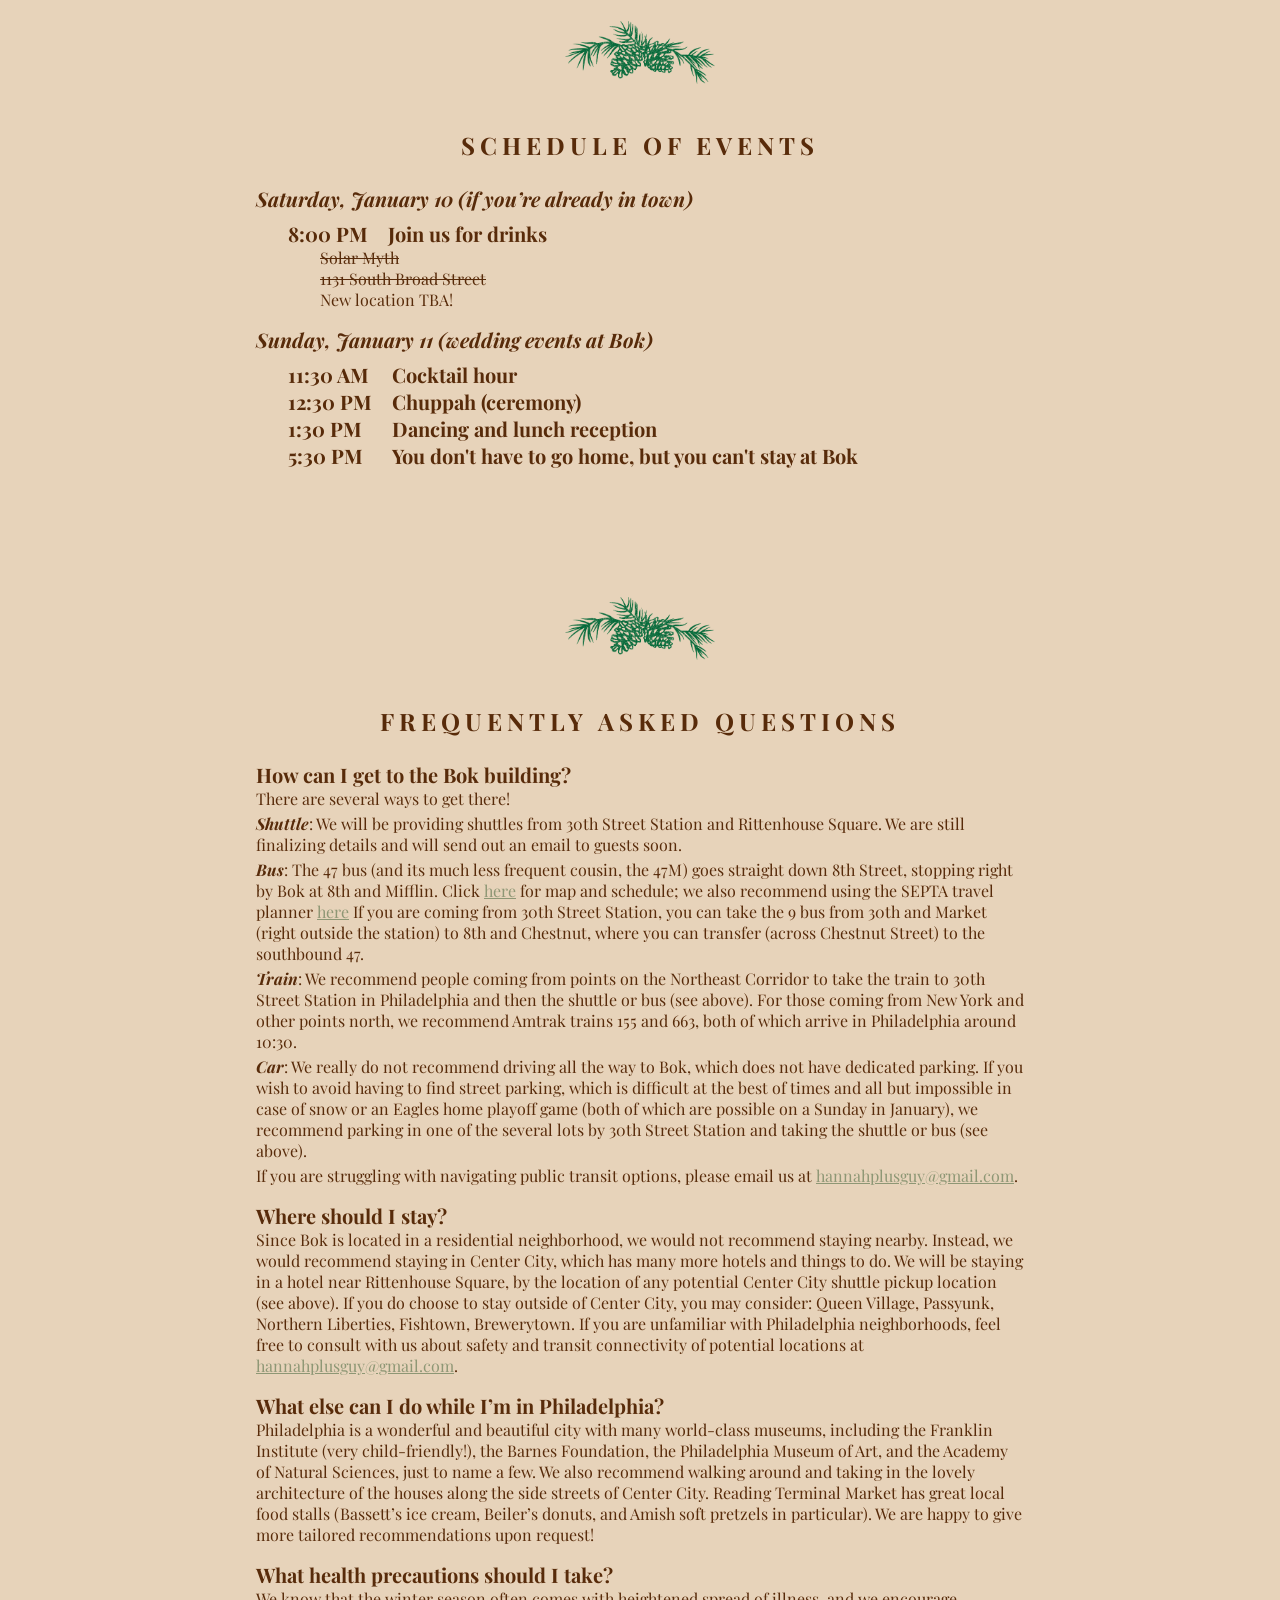
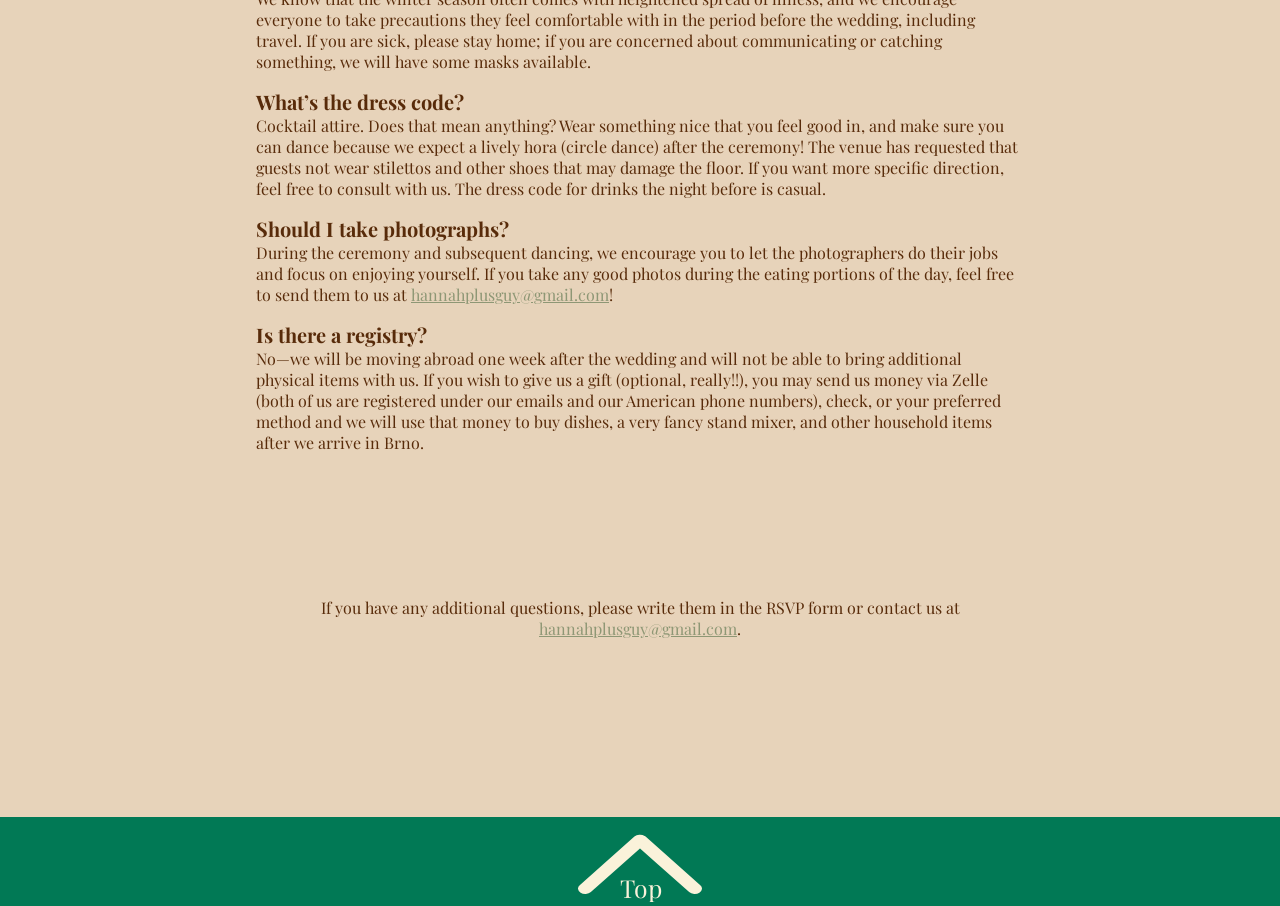
==== commit 40ee2fd5: "Update index.html" ====
--- a/index.html
+++ b/index.html
@@ -106,7 +106,7 @@
             <section class=section__faq>
                <h3>How can I get to the Bok building?</h3>
                <p style="margin-bottom:.25rem;">There are several ways to get there!</p>
-               <p style="margin-bottom:.25rem;"><b><em>Shuttle</em></b>: We will be providing a shuttle from 30th Street Station and/or Center City (probably near Rittenhouse Square), based on indicated interest in the RSVP form.</p>
+               <p style="margin-bottom:.25rem;"><b><em>Shuttle</em></b>: We will be providing shuttles from 30th Street Station and Rittenhouse Square. We are still finalizing details and will send out an email to guests soon.</p>
                <p style="margin-bottom:.25rem;"><b><em>Bus</em></b>: The 47 bus (and its much less frequent cousin, the 47M) goes straight down 8th Street, stopping right by Bok at 8th and Mifflin. Click <a href="https://www.septa.org/schedules/47">here</a> for map and schedule; we also recommend using the SEPTA travel planner <a href="https://plan.septa.org/#/?ui_activeSearch=xlft5vwu4&fromPlace=Gray%2030th%20St%20Station%20%28SEPTA%29%3A%3A39.95667%2C-75.18166&toPlace=1901%20South%209th%20Street%2C%20Philadelphia%2C%20Greenwich%2C%20PA%3A%3A39.925336%2C-75.160191&date=2026-01-11&time=11%3A30&arriveBy=true&mode=WALK%2CBUS%2CRAIL%2CSUBWAY%2CTRAM&showIntermediateStops=true&walkSpeed=1.34&ignoreRealtimeUpdates=true&numItineraries=3&otherThanPreferredRoutesPenalty=900">here</a> If you are coming from 30th Street Station, you can take the 9 bus from 30th and Market (right outside the station) to 8th and Chestnut, where you can transfer (across Chestnut Street) to the southbound 47.</p>
                <p style="margin-bottom:.25rem;"><b><em>Train</em></b>: We recommend people coming from points on the Northeast Corridor to take the train to 30th Street Station in Philadelphia and then the shuttle or bus (see above). For those coming from New York and other points north, we recommend Amtrak trains 155 and 663, both of which arrive in Philadelphia around 10:30.</p>
                <p style="margin-bottom:.25rem;"><b><em>Car</em></b>: We really do not recommend driving all the way to Bok, which does not have dedicated parking. If you wish to avoid having to find street parking, which is difficult at the best of times and all but impossible in case of snow or an Eagles home playoff game (both of which are possible on a Sunday in January), we recommend parking in one of the several lots by 30th Street Station and taking the shuttle or bus (see above).</p>
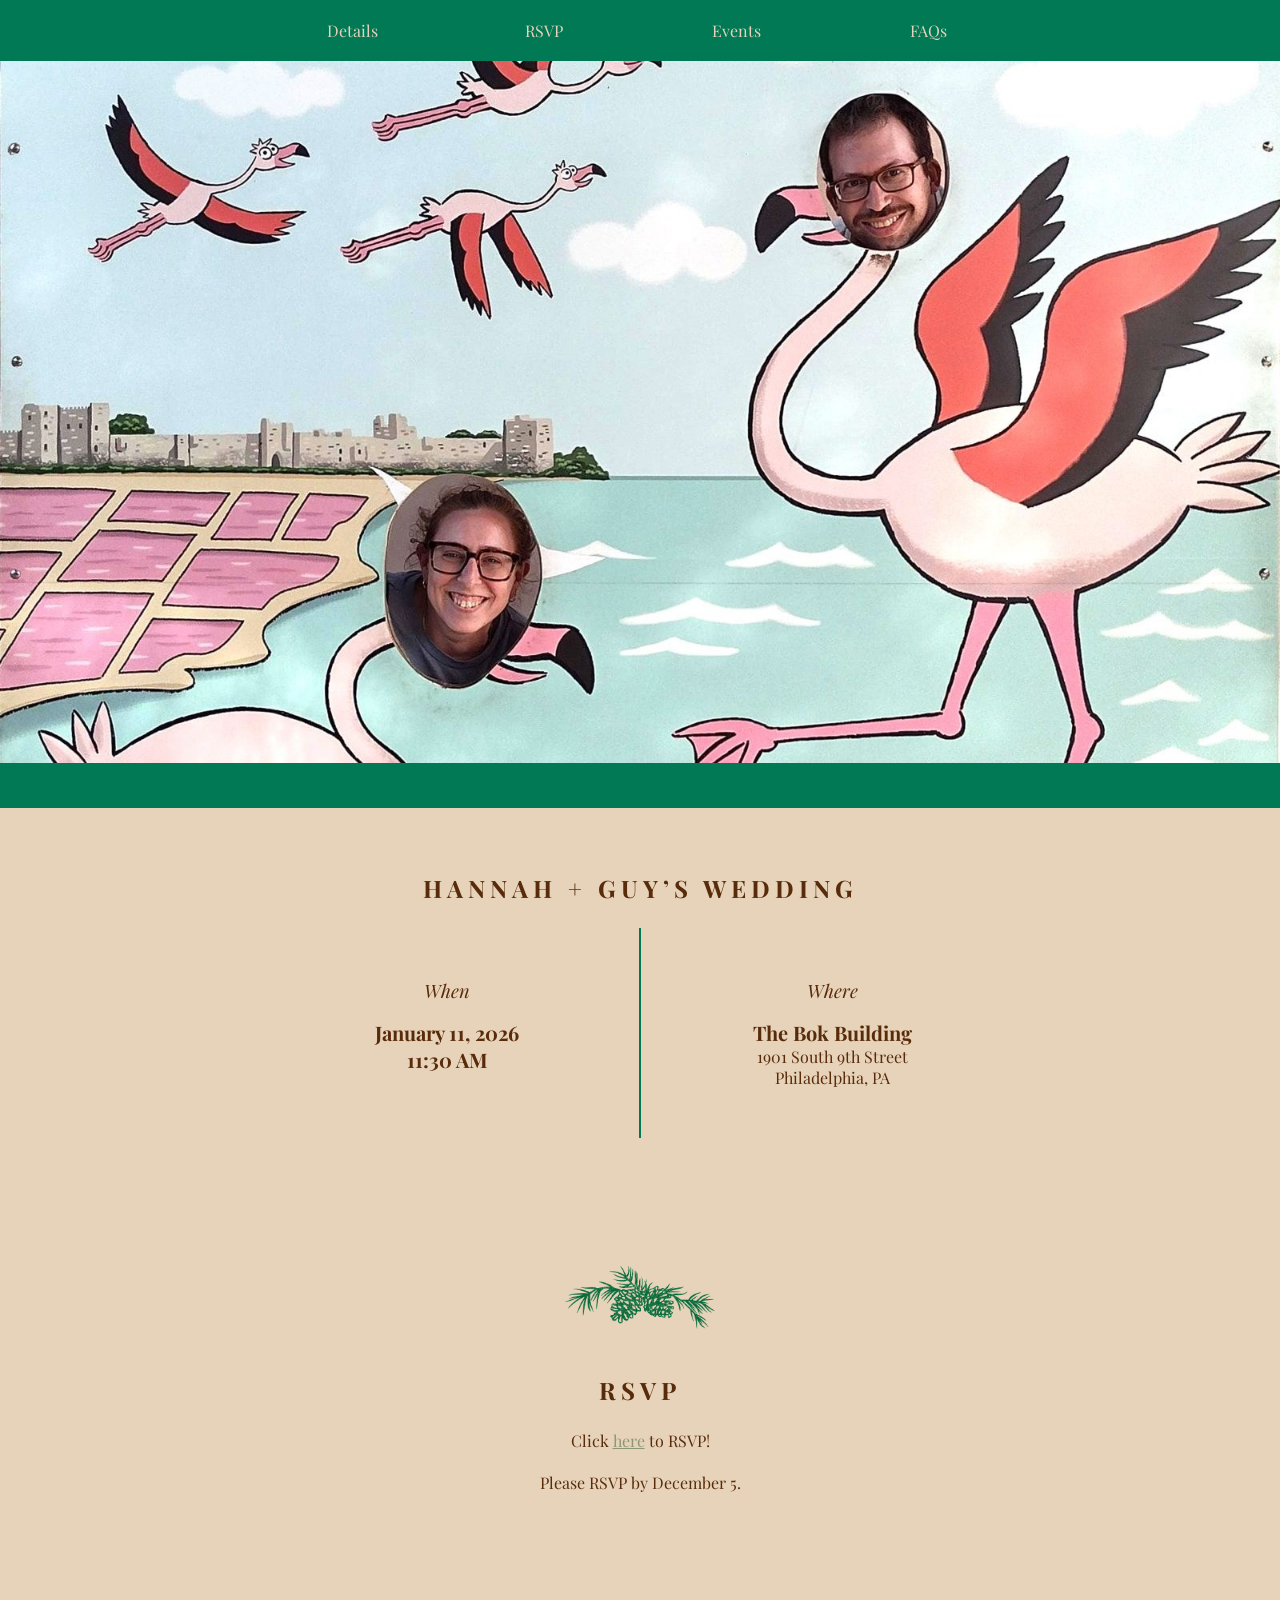
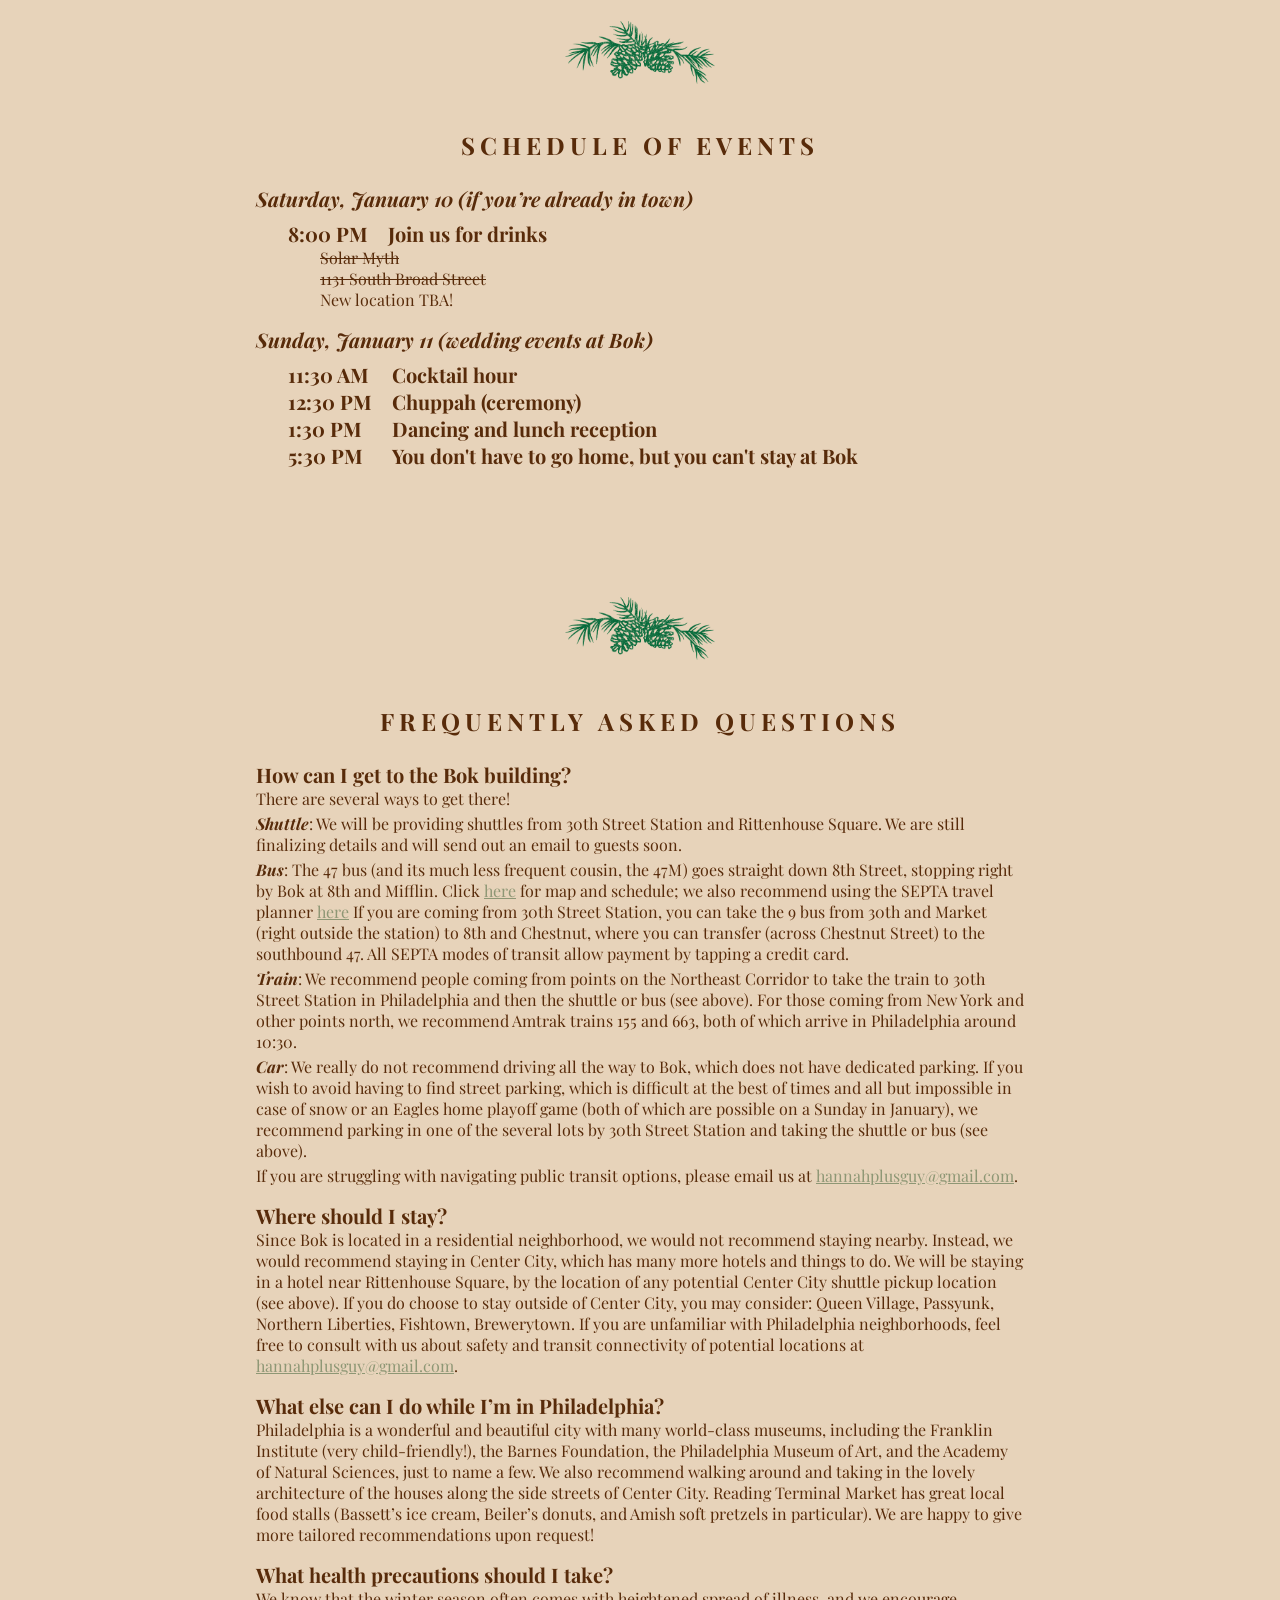
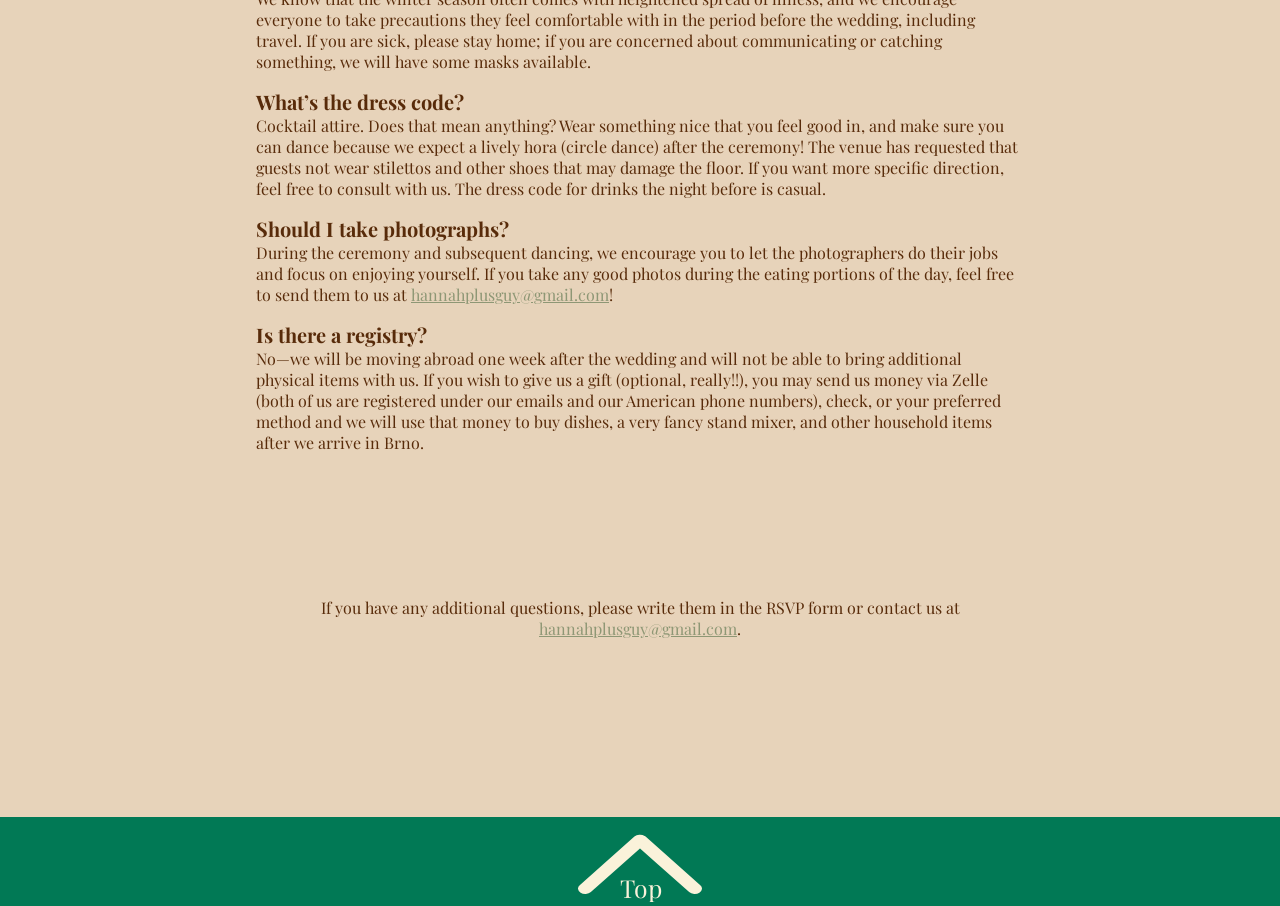
==== commit 30f268af: "Update index.html" ====
--- a/index.html
+++ b/index.html
@@ -107,7 +107,7 @@
                <h3>How can I get to the Bok building?</h3>
                <p style="margin-bottom:.25rem;">There are several ways to get there!</p>
                <p style="margin-bottom:.25rem;"><b><em>Shuttle</em></b>: We will be providing shuttles from 30th Street Station and Rittenhouse Square. We are still finalizing details and will send out an email to guests soon.</p>
-               <p style="margin-bottom:.25rem;"><b><em>Bus</em></b>: The 47 bus (and its much less frequent cousin, the 47M) goes straight down 8th Street, stopping right by Bok at 8th and Mifflin. Click <a href="https://www.septa.org/schedules/47">here</a> for map and schedule; we also recommend using the SEPTA travel planner <a href="https://plan.septa.org/#/?ui_activeSearch=xlft5vwu4&fromPlace=Gray%2030th%20St%20Station%20%28SEPTA%29%3A%3A39.95667%2C-75.18166&toPlace=1901%20South%209th%20Street%2C%20Philadelphia%2C%20Greenwich%2C%20PA%3A%3A39.925336%2C-75.160191&date=2026-01-11&time=11%3A30&arriveBy=true&mode=WALK%2CBUS%2CRAIL%2CSUBWAY%2CTRAM&showIntermediateStops=true&walkSpeed=1.34&ignoreRealtimeUpdates=true&numItineraries=3&otherThanPreferredRoutesPenalty=900">here</a> If you are coming from 30th Street Station, you can take the 9 bus from 30th and Market (right outside the station) to 8th and Chestnut, where you can transfer (across Chestnut Street) to the southbound 47.</p>
+               <p style="margin-bottom:.25rem;"><b><em>Bus</em></b>: The 47 bus (and its much less frequent cousin, the 47M) goes straight down 8th Street, stopping right by Bok at 8th and Mifflin. Click <a href="https://www.septa.org/schedules/47">here</a> for map and schedule; we also recommend using the SEPTA travel planner <a href="https://plan.septa.org/#/?ui_activeSearch=xlft5vwu4&fromPlace=Gray%2030th%20St%20Station%20%28SEPTA%29%3A%3A39.95667%2C-75.18166&toPlace=1901%20South%209th%20Street%2C%20Philadelphia%2C%20Greenwich%2C%20PA%3A%3A39.925336%2C-75.160191&date=2026-01-11&time=11%3A30&arriveBy=true&mode=WALK%2CBUS%2CRAIL%2CSUBWAY%2CTRAM&showIntermediateStops=true&walkSpeed=1.34&ignoreRealtimeUpdates=true&numItineraries=3&otherThanPreferredRoutesPenalty=900">here</a> If you are coming from 30th Street Station, you can take the 9 bus from 30th and Market (right outside the station) to 8th and Chestnut, where you can transfer (across Chestnut Street) to the southbound 47. All SEPTA modes of transit allow payment by tapping a credit card.</p>
                <p style="margin-bottom:.25rem;"><b><em>Train</em></b>: We recommend people coming from points on the Northeast Corridor to take the train to 30th Street Station in Philadelphia and then the shuttle or bus (see above). For those coming from New York and other points north, we recommend Amtrak trains 155 and 663, both of which arrive in Philadelphia around 10:30.</p>
                <p style="margin-bottom:.25rem;"><b><em>Car</em></b>: We really do not recommend driving all the way to Bok, which does not have dedicated parking. If you wish to avoid having to find street parking, which is difficult at the best of times and all but impossible in case of snow or an Eagles home playoff game (both of which are possible on a Sunday in January), we recommend parking in one of the several lots by 30th Street Station and taking the shuttle or bus (see above).</p>
                <p>If you are struggling with navigating public transit options, please email us at <a href=mailto:hannahplusguy@gmail.com>hannahplusguy@gmail.com</a>.</p>
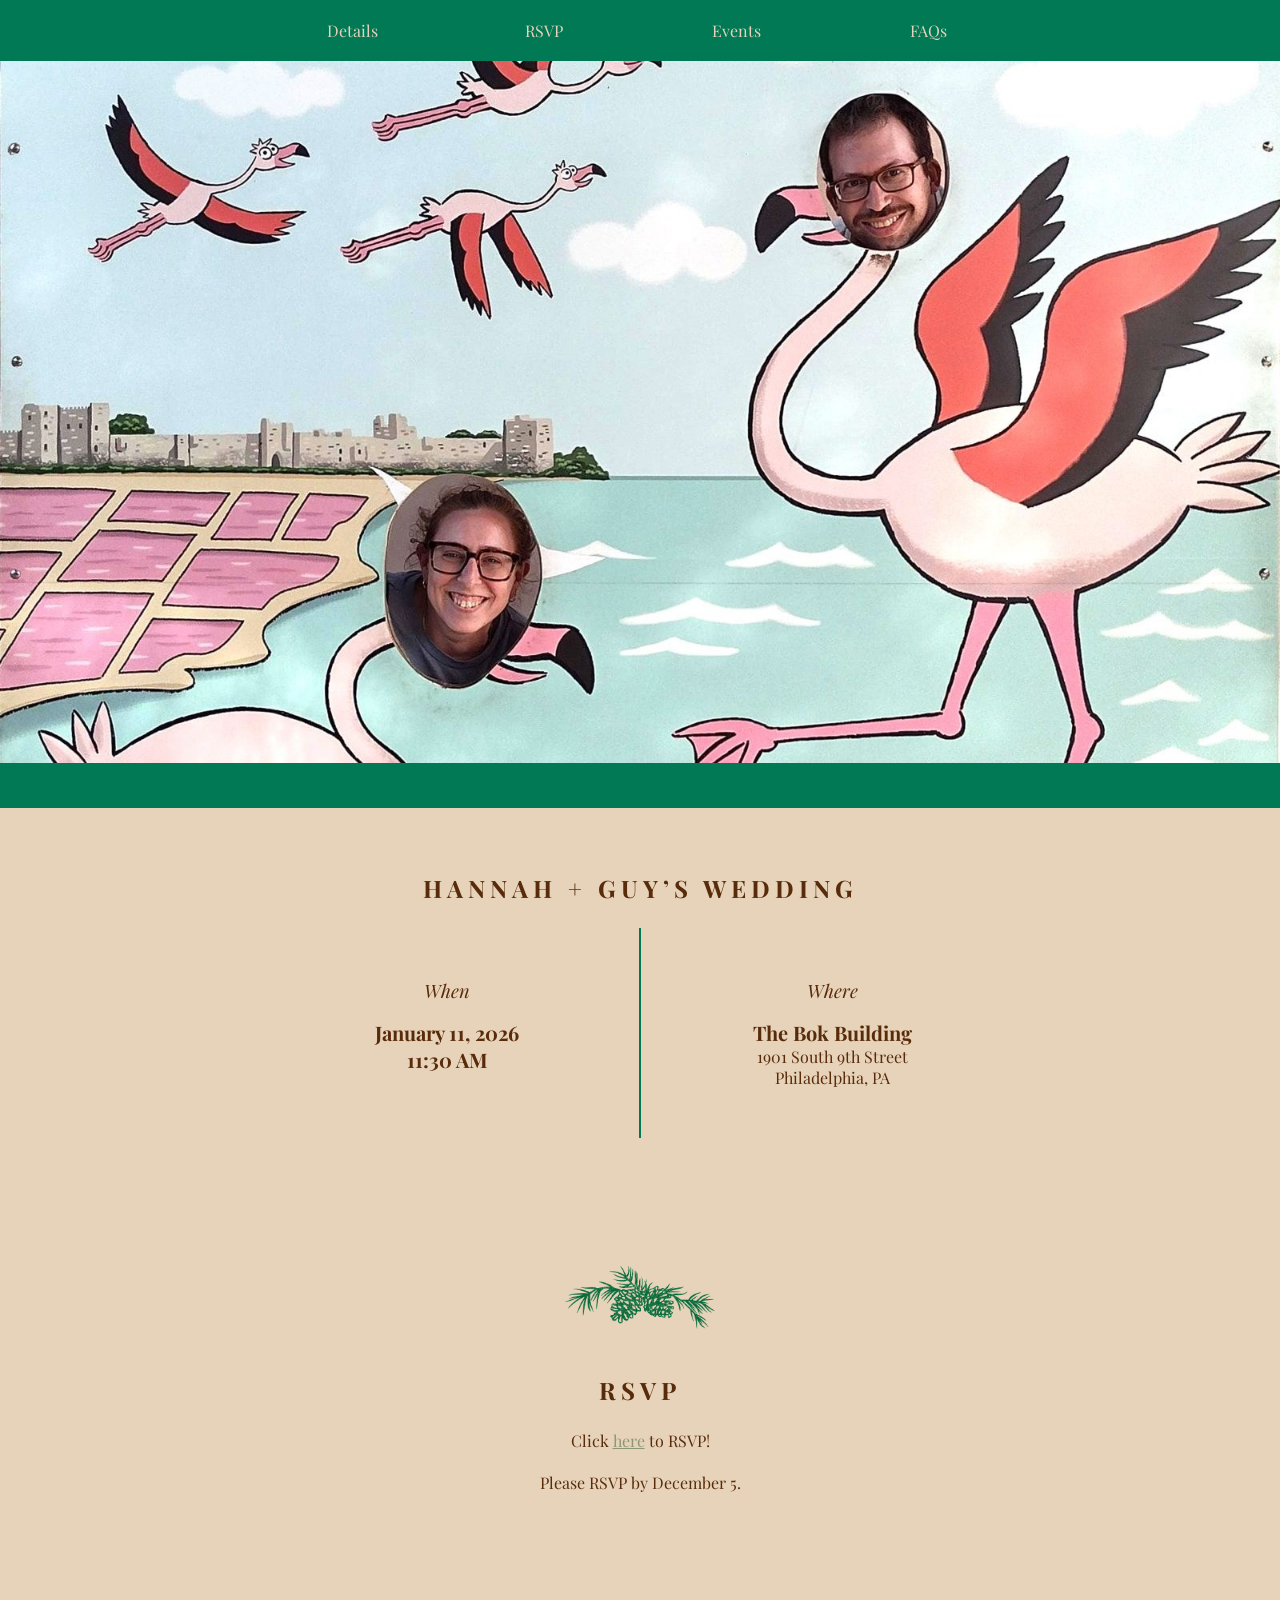
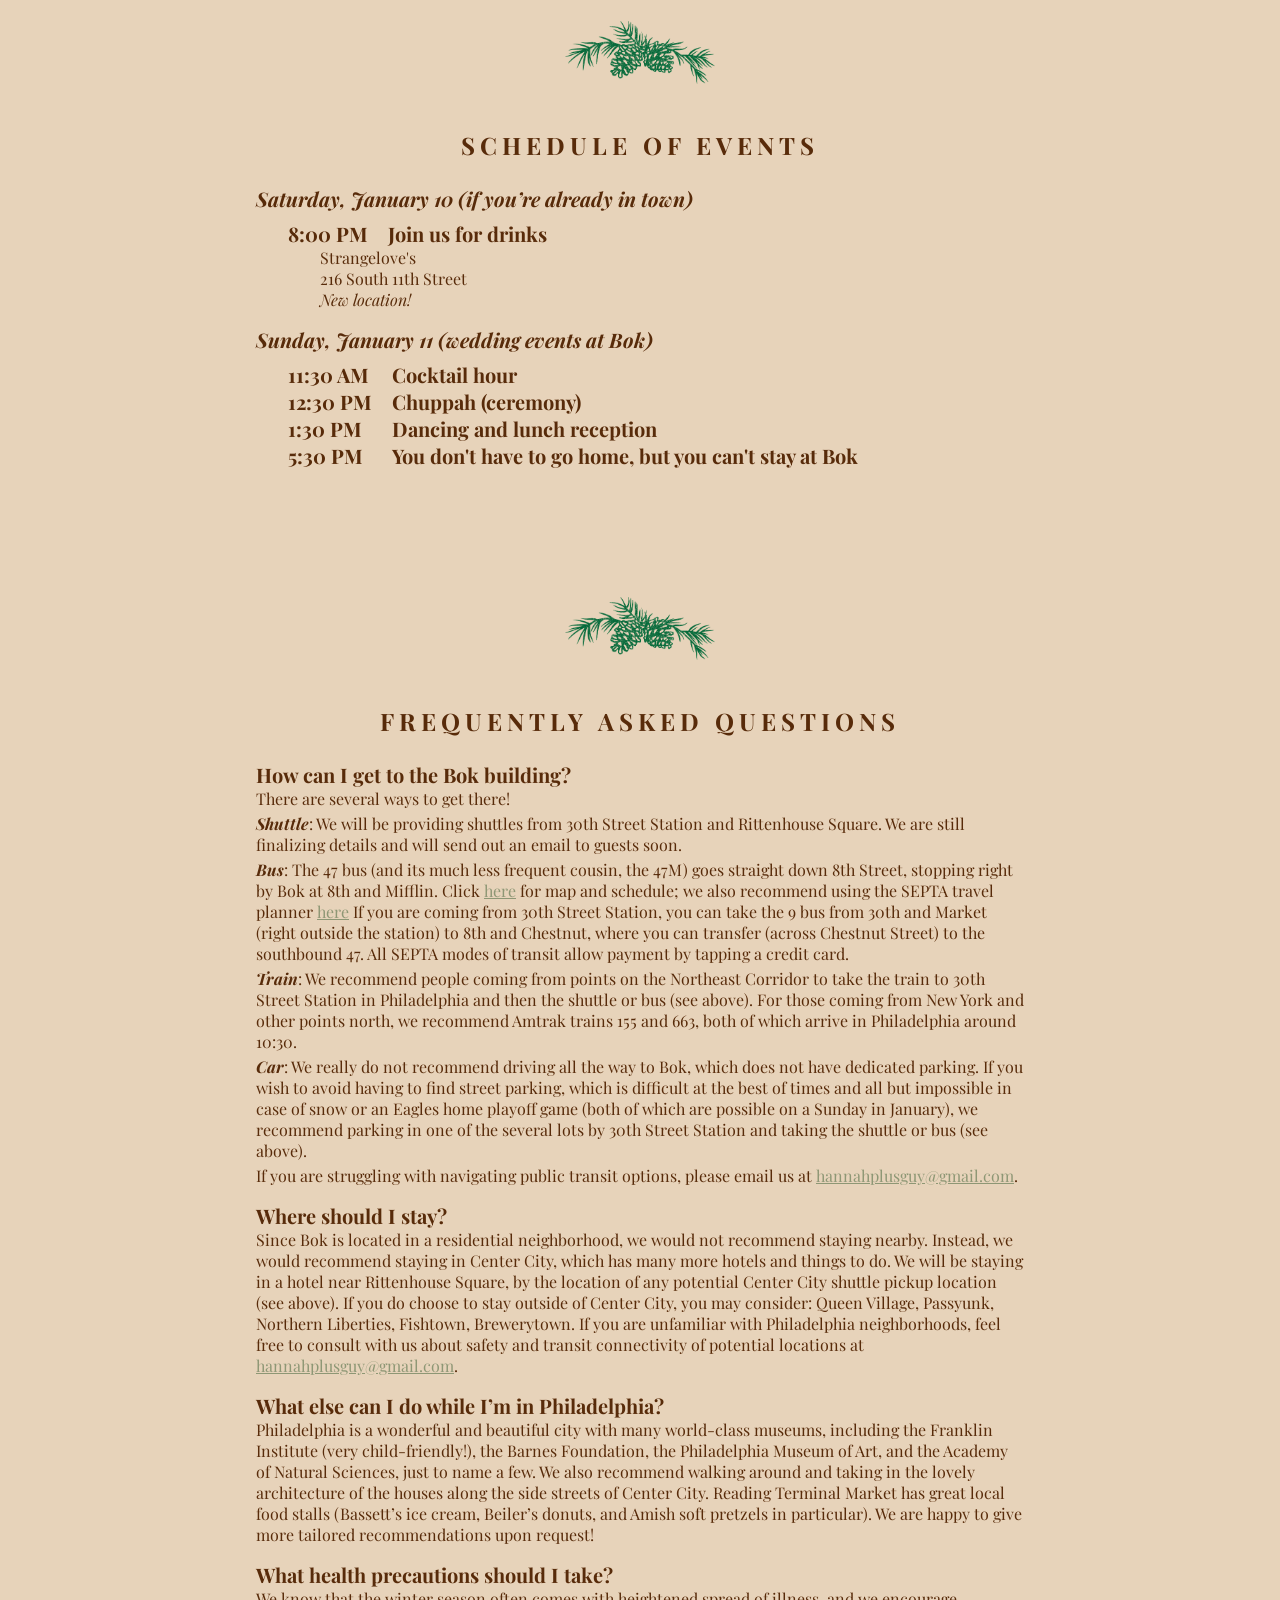
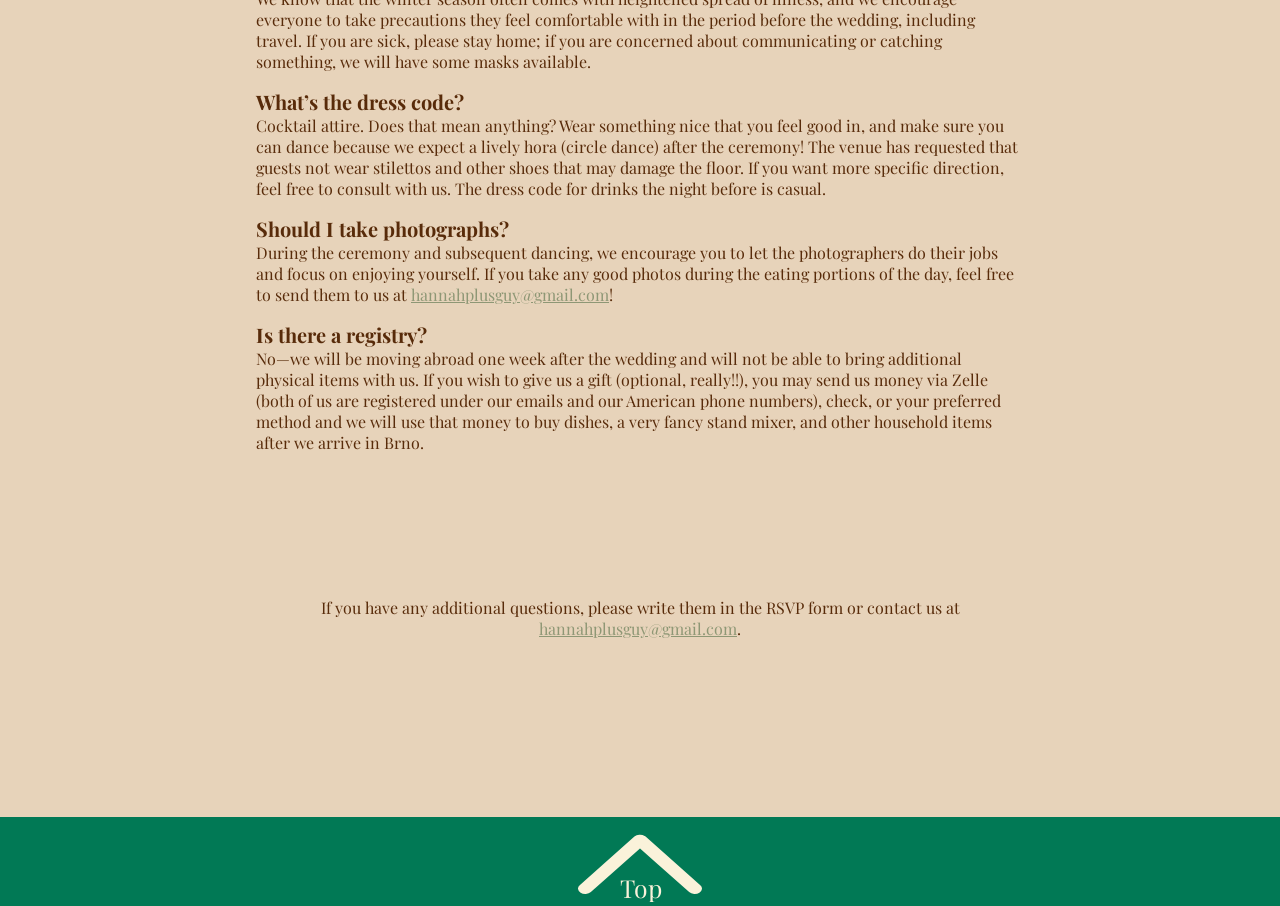
==== commit aff7d18b: "Update index.html" ====
--- a/index.html
+++ b/index.html
@@ -74,9 +74,9 @@
                      </tr>
                   </table>
                </h3>
-               <p><s>Solar Myth</s></p>
-               <p><s>1131 South Broad Street</s></p>
-               <p>New location TBA!</p>
+               <p>Strangelove's</p>
+               <p>216 South 11th Street</p>
+               <p><em>New location!</em></p>
                <h2>Sunday, January 11 (wedding events at Bok)</h2>
                <h3>
                   <table>
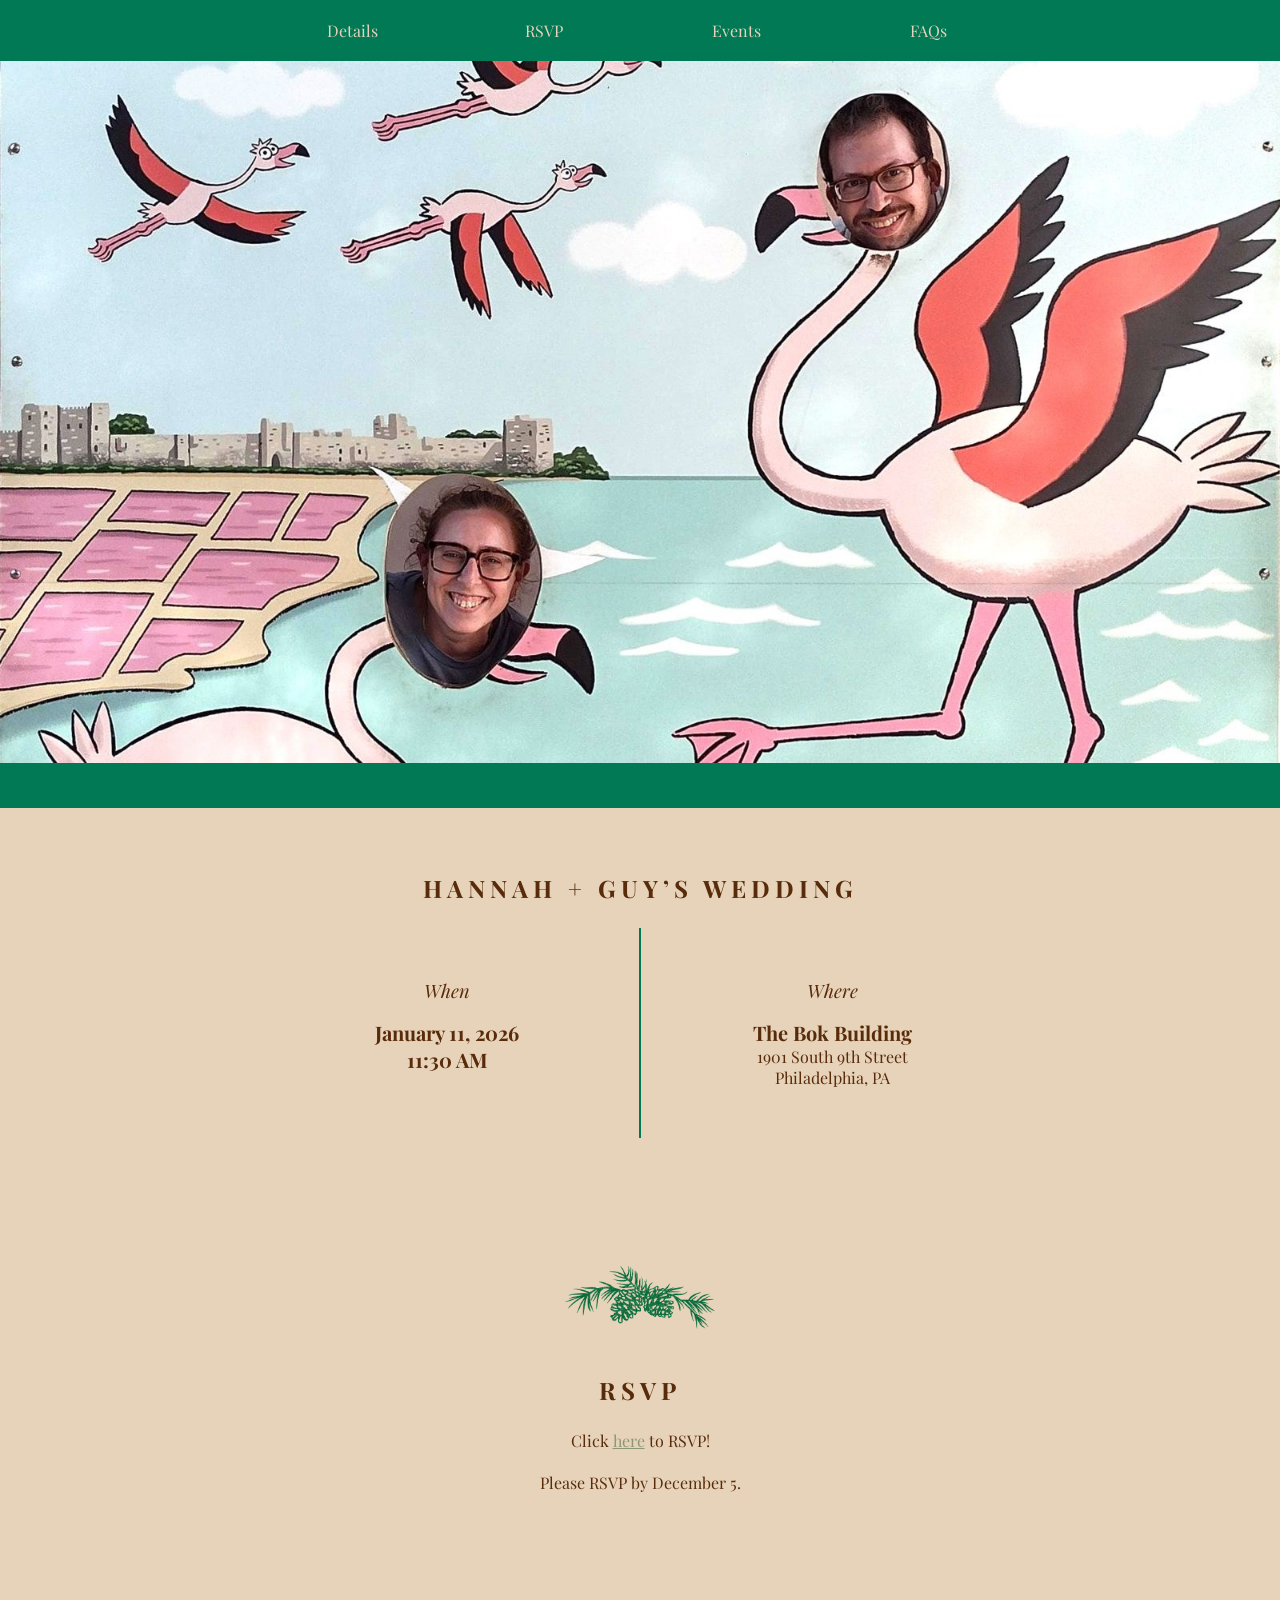
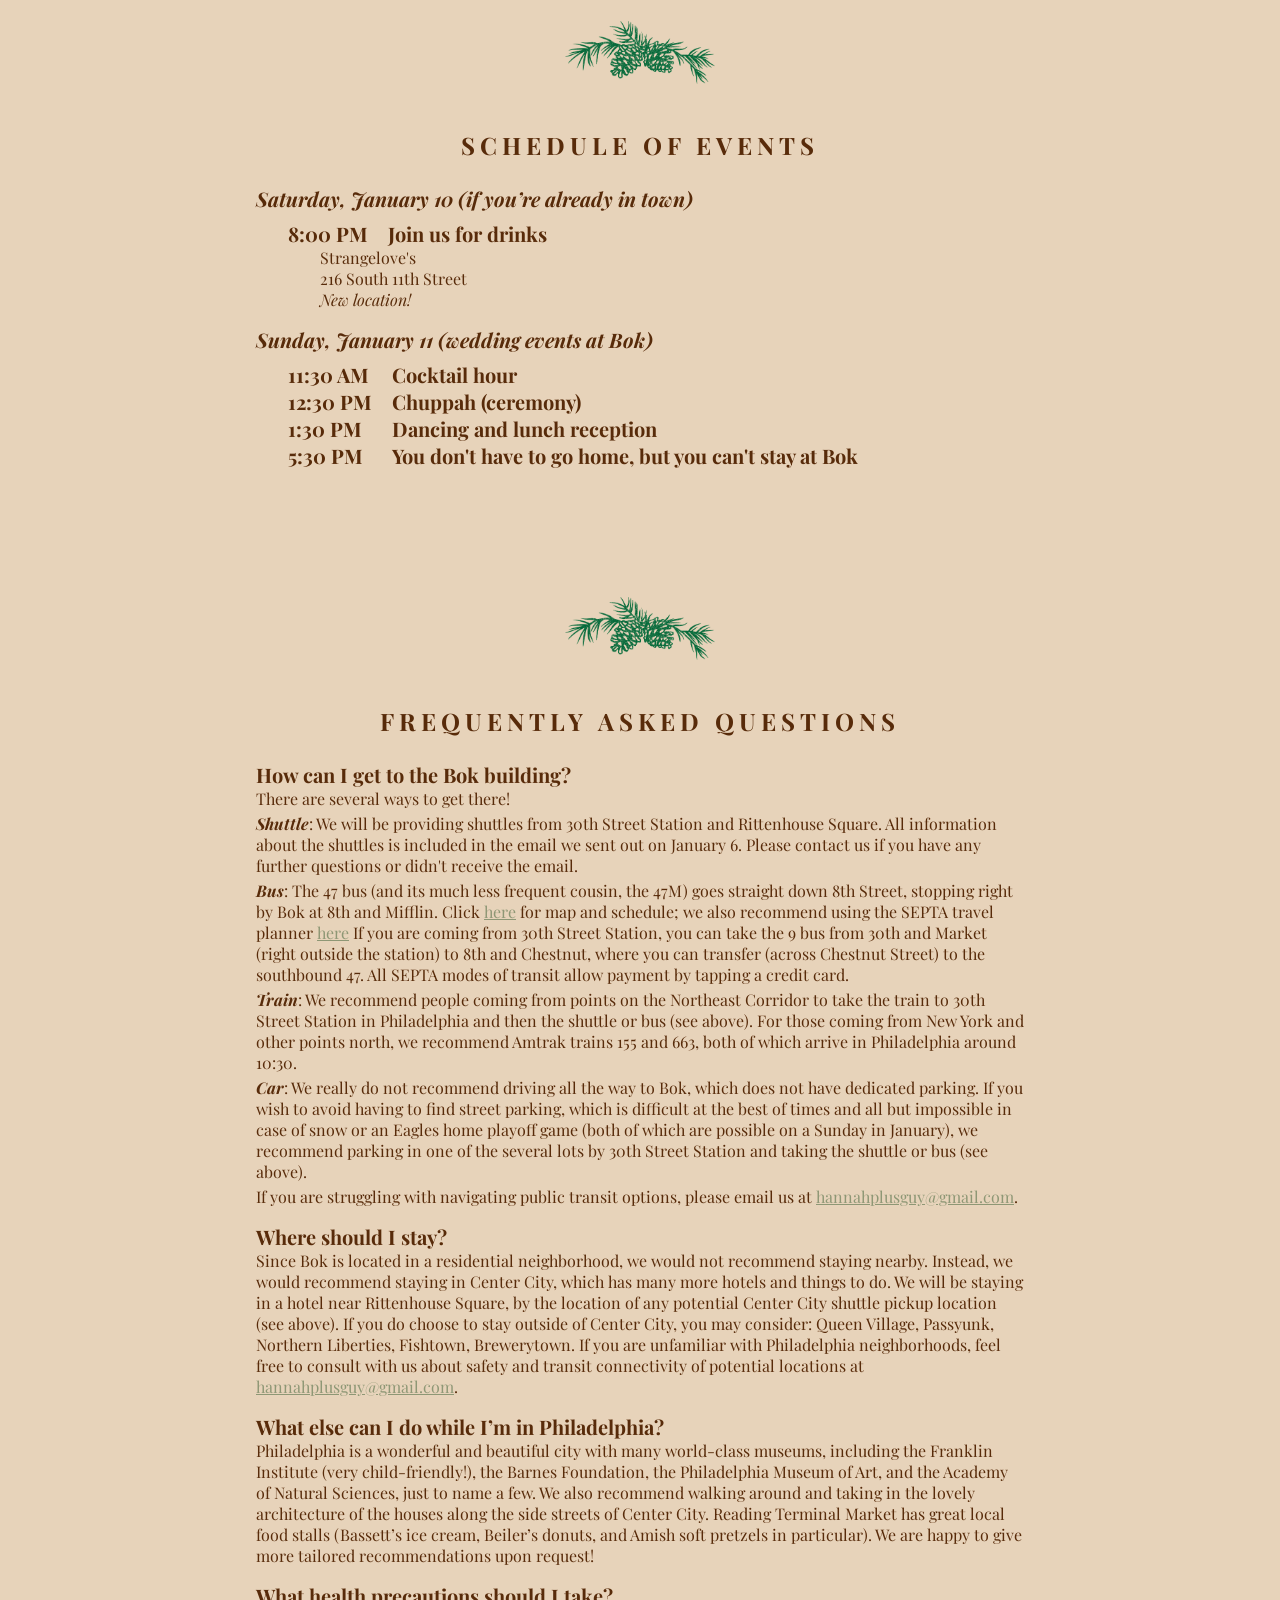
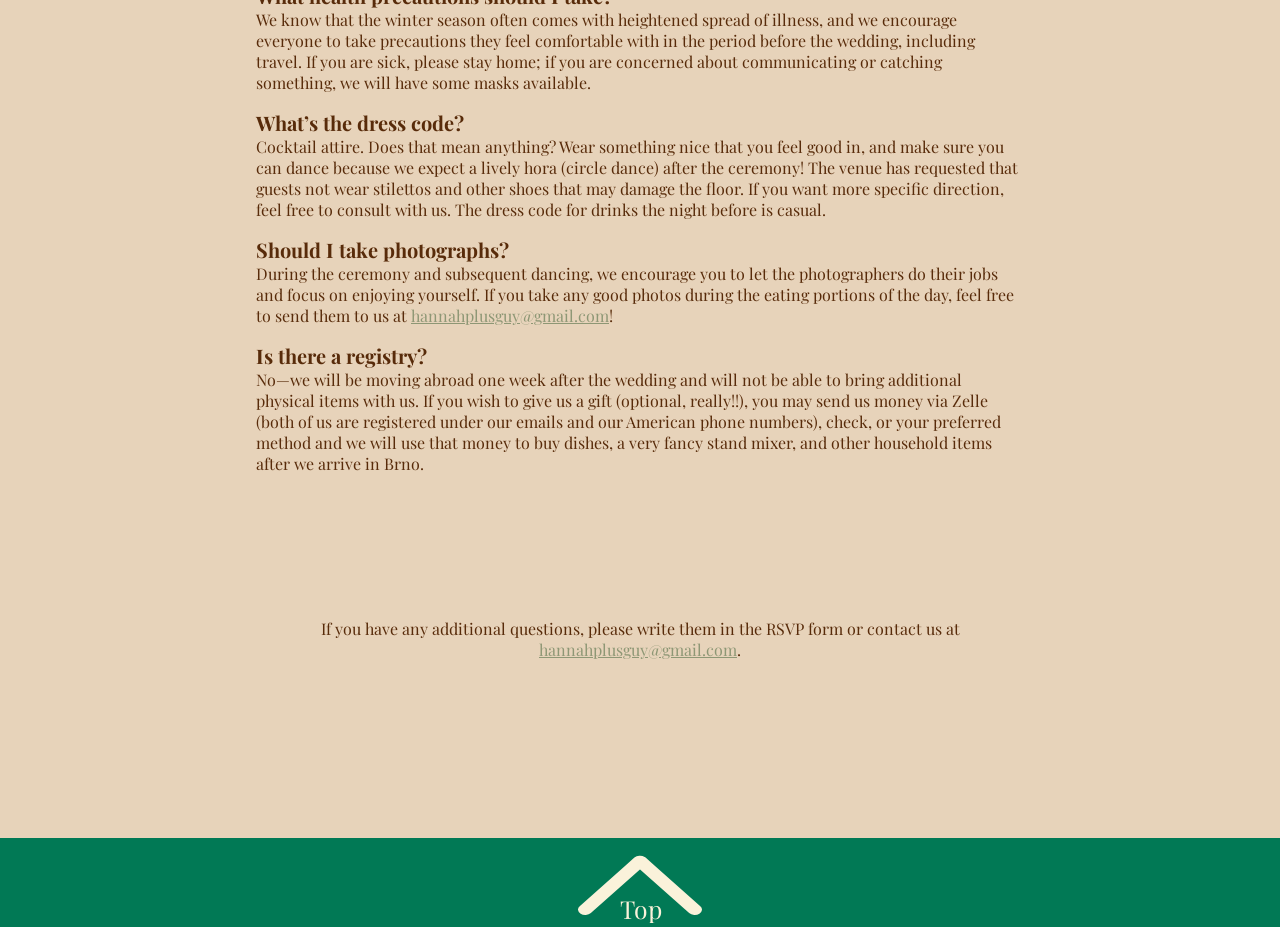
==== commit cf44b345: "Update index.html" ====
--- a/index.html
+++ b/index.html
@@ -106,7 +106,7 @@
             <section class=section__faq>
                <h3>How can I get to the Bok building?</h3>
                <p style="margin-bottom:.25rem;">There are several ways to get there!</p>
-               <p style="margin-bottom:.25rem;"><b><em>Shuttle</em></b>: We will be providing shuttles from 30th Street Station and Rittenhouse Square. We are still finalizing details and will send out an email to guests soon.</p>
+               <p style="margin-bottom:.25rem;"><b><em>Shuttle</em></b>: We will be providing shuttles from 30th Street Station and Rittenhouse Square. All information about the shuttles is included in the email we sent out on January 6. Please contact us if you have any further questions or didn't receive the email.</p>
                <p style="margin-bottom:.25rem;"><b><em>Bus</em></b>: The 47 bus (and its much less frequent cousin, the 47M) goes straight down 8th Street, stopping right by Bok at 8th and Mifflin. Click <a href="https://www.septa.org/schedules/47">here</a> for map and schedule; we also recommend using the SEPTA travel planner <a href="https://plan.septa.org/#/?ui_activeSearch=xlft5vwu4&fromPlace=Gray%2030th%20St%20Station%20%28SEPTA%29%3A%3A39.95667%2C-75.18166&toPlace=1901%20South%209th%20Street%2C%20Philadelphia%2C%20Greenwich%2C%20PA%3A%3A39.925336%2C-75.160191&date=2026-01-11&time=11%3A30&arriveBy=true&mode=WALK%2CBUS%2CRAIL%2CSUBWAY%2CTRAM&showIntermediateStops=true&walkSpeed=1.34&ignoreRealtimeUpdates=true&numItineraries=3&otherThanPreferredRoutesPenalty=900">here</a> If you are coming from 30th Street Station, you can take the 9 bus from 30th and Market (right outside the station) to 8th and Chestnut, where you can transfer (across Chestnut Street) to the southbound 47. All SEPTA modes of transit allow payment by tapping a credit card.</p>
                <p style="margin-bottom:.25rem;"><b><em>Train</em></b>: We recommend people coming from points on the Northeast Corridor to take the train to 30th Street Station in Philadelphia and then the shuttle or bus (see above). For those coming from New York and other points north, we recommend Amtrak trains 155 and 663, both of which arrive in Philadelphia around 10:30.</p>
                <p style="margin-bottom:.25rem;"><b><em>Car</em></b>: We really do not recommend driving all the way to Bok, which does not have dedicated parking. If you wish to avoid having to find street parking, which is difficult at the best of times and all but impossible in case of snow or an Eagles home playoff game (both of which are possible on a Sunday in January), we recommend parking in one of the several lots by 30th Street Station and taking the shuttle or bus (see above).</p>
